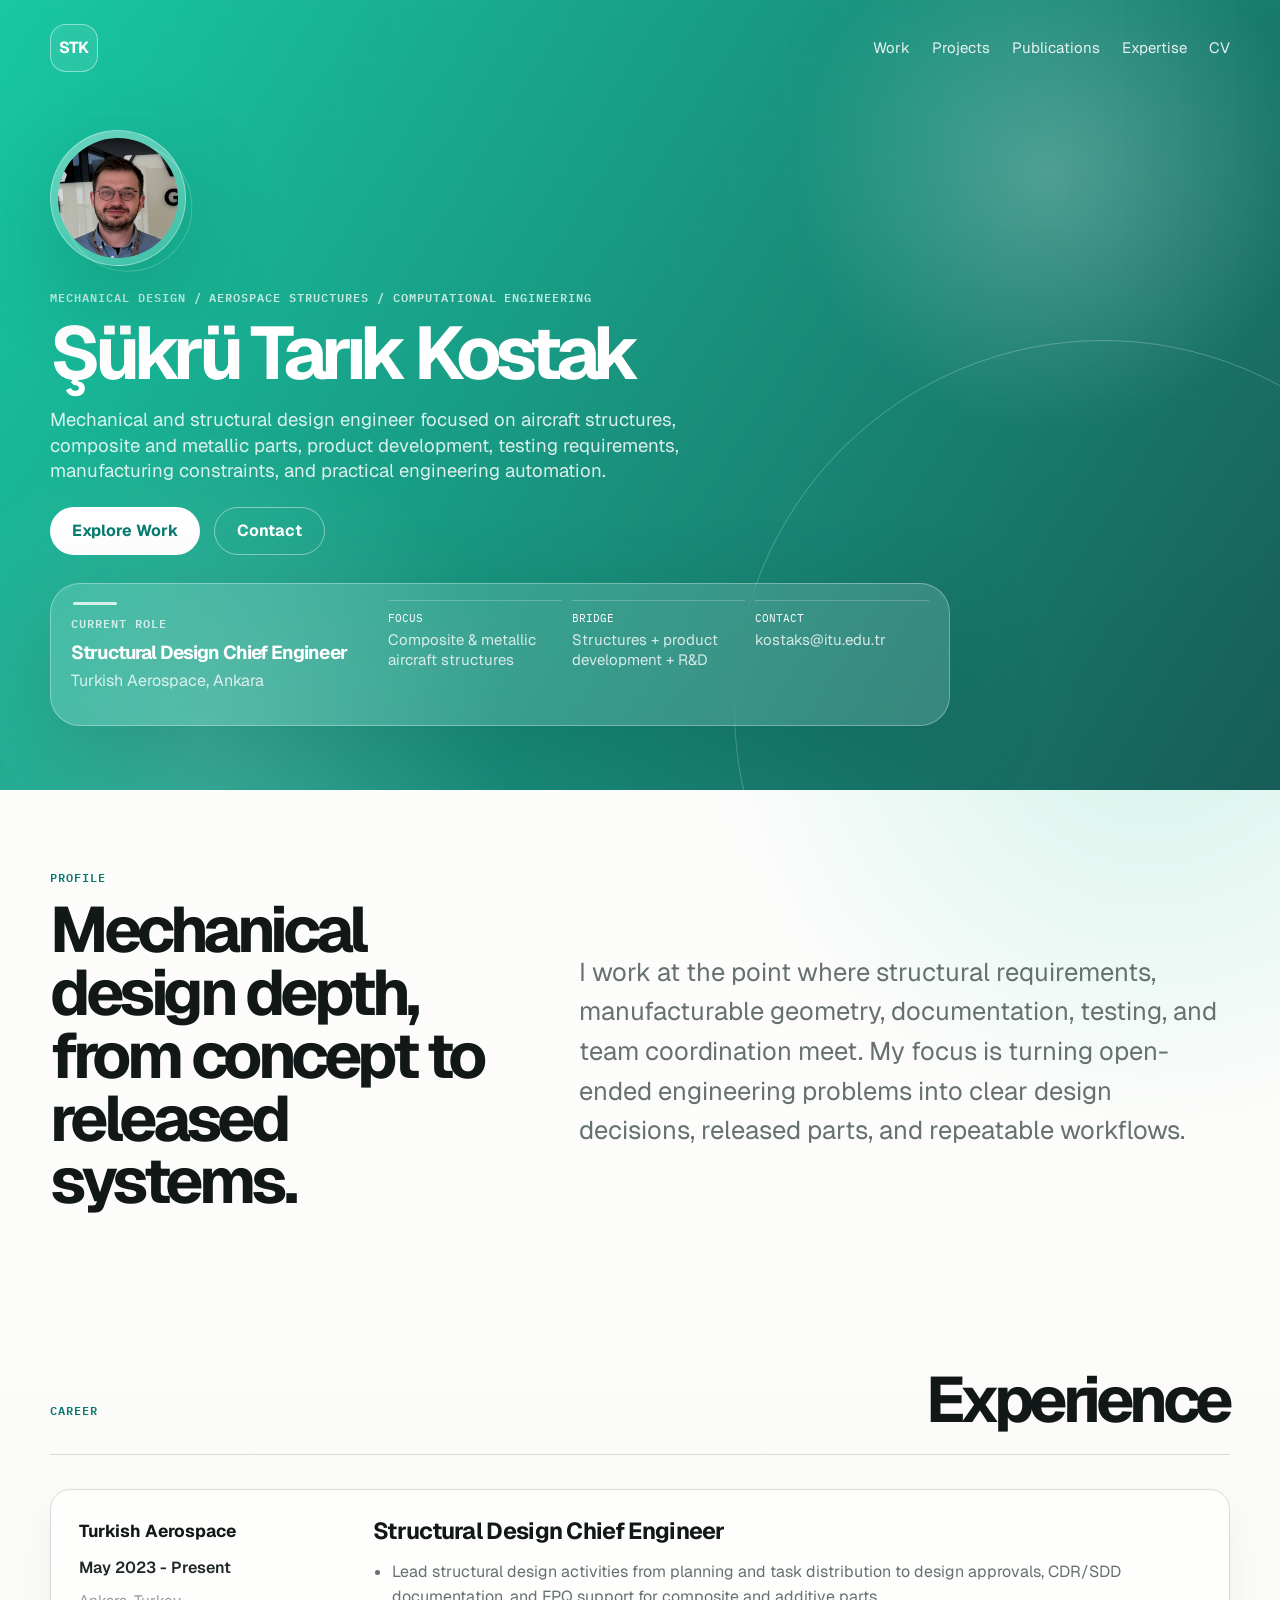
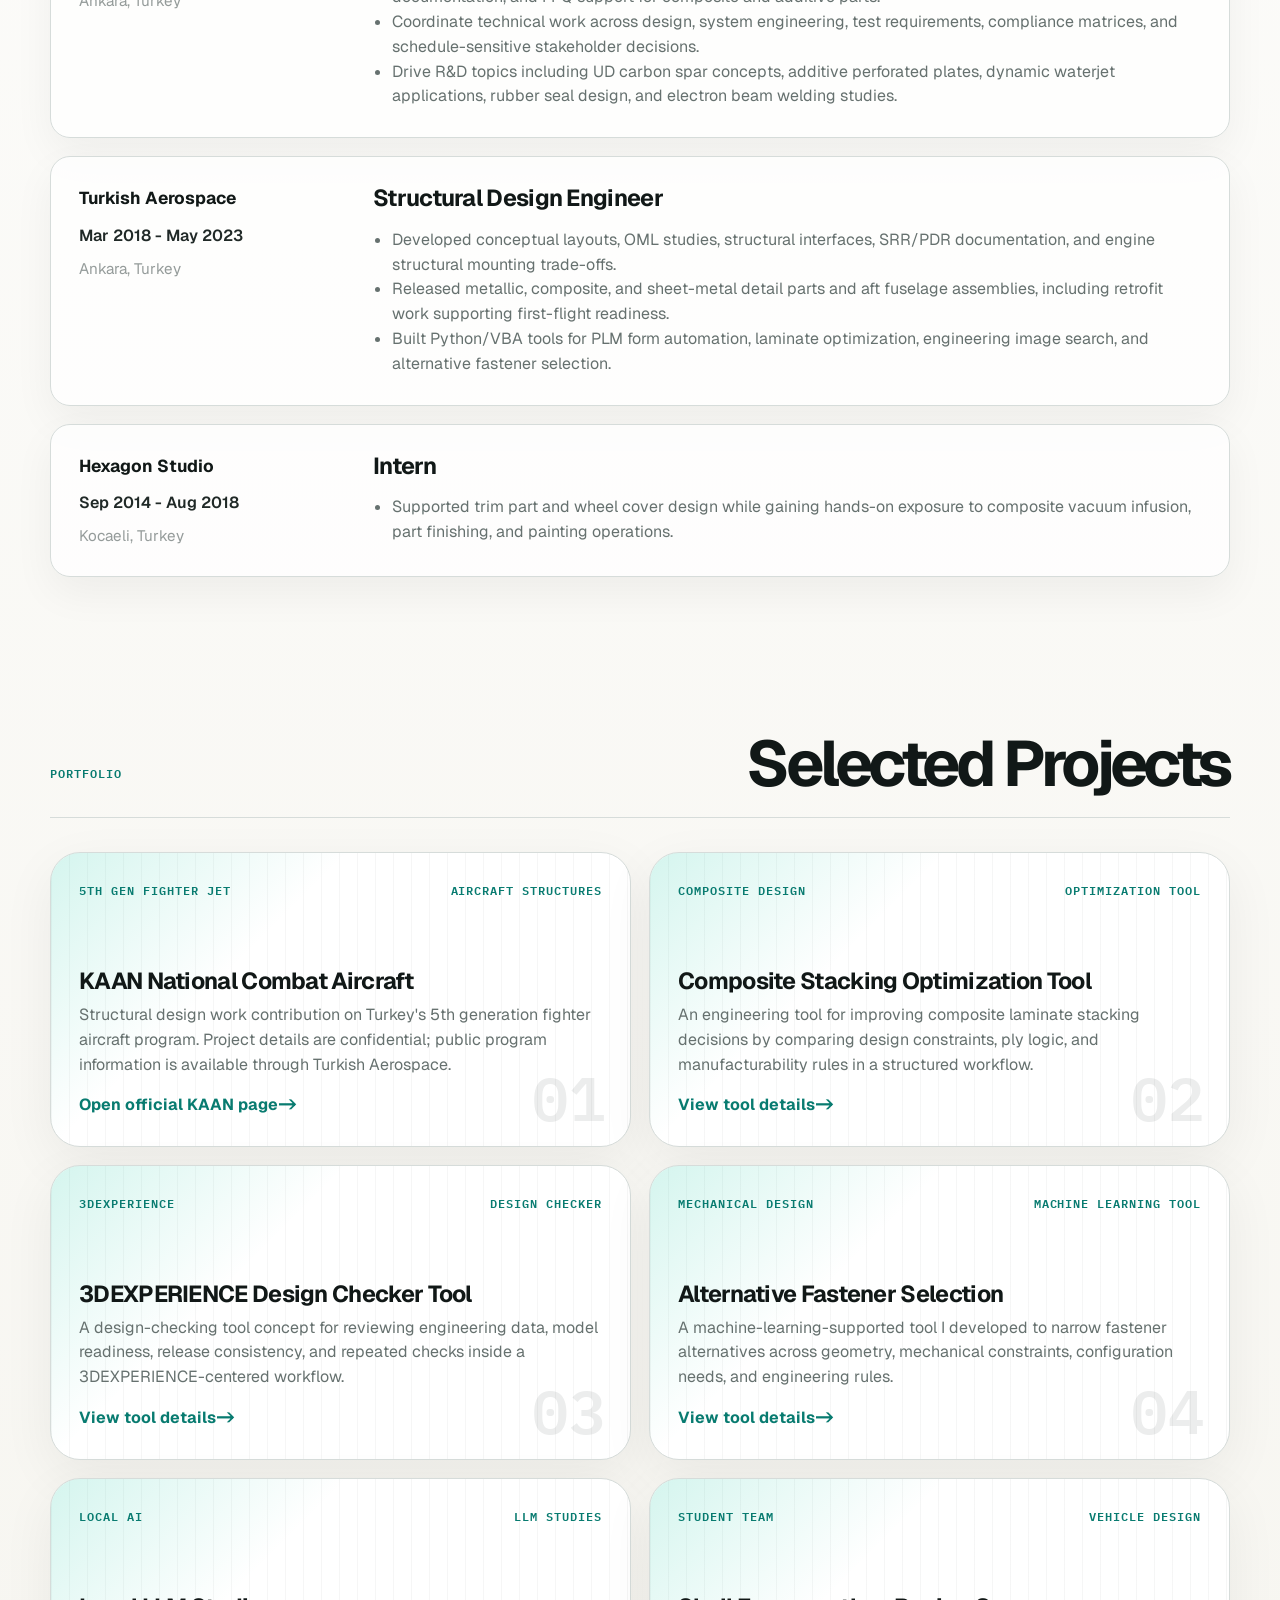
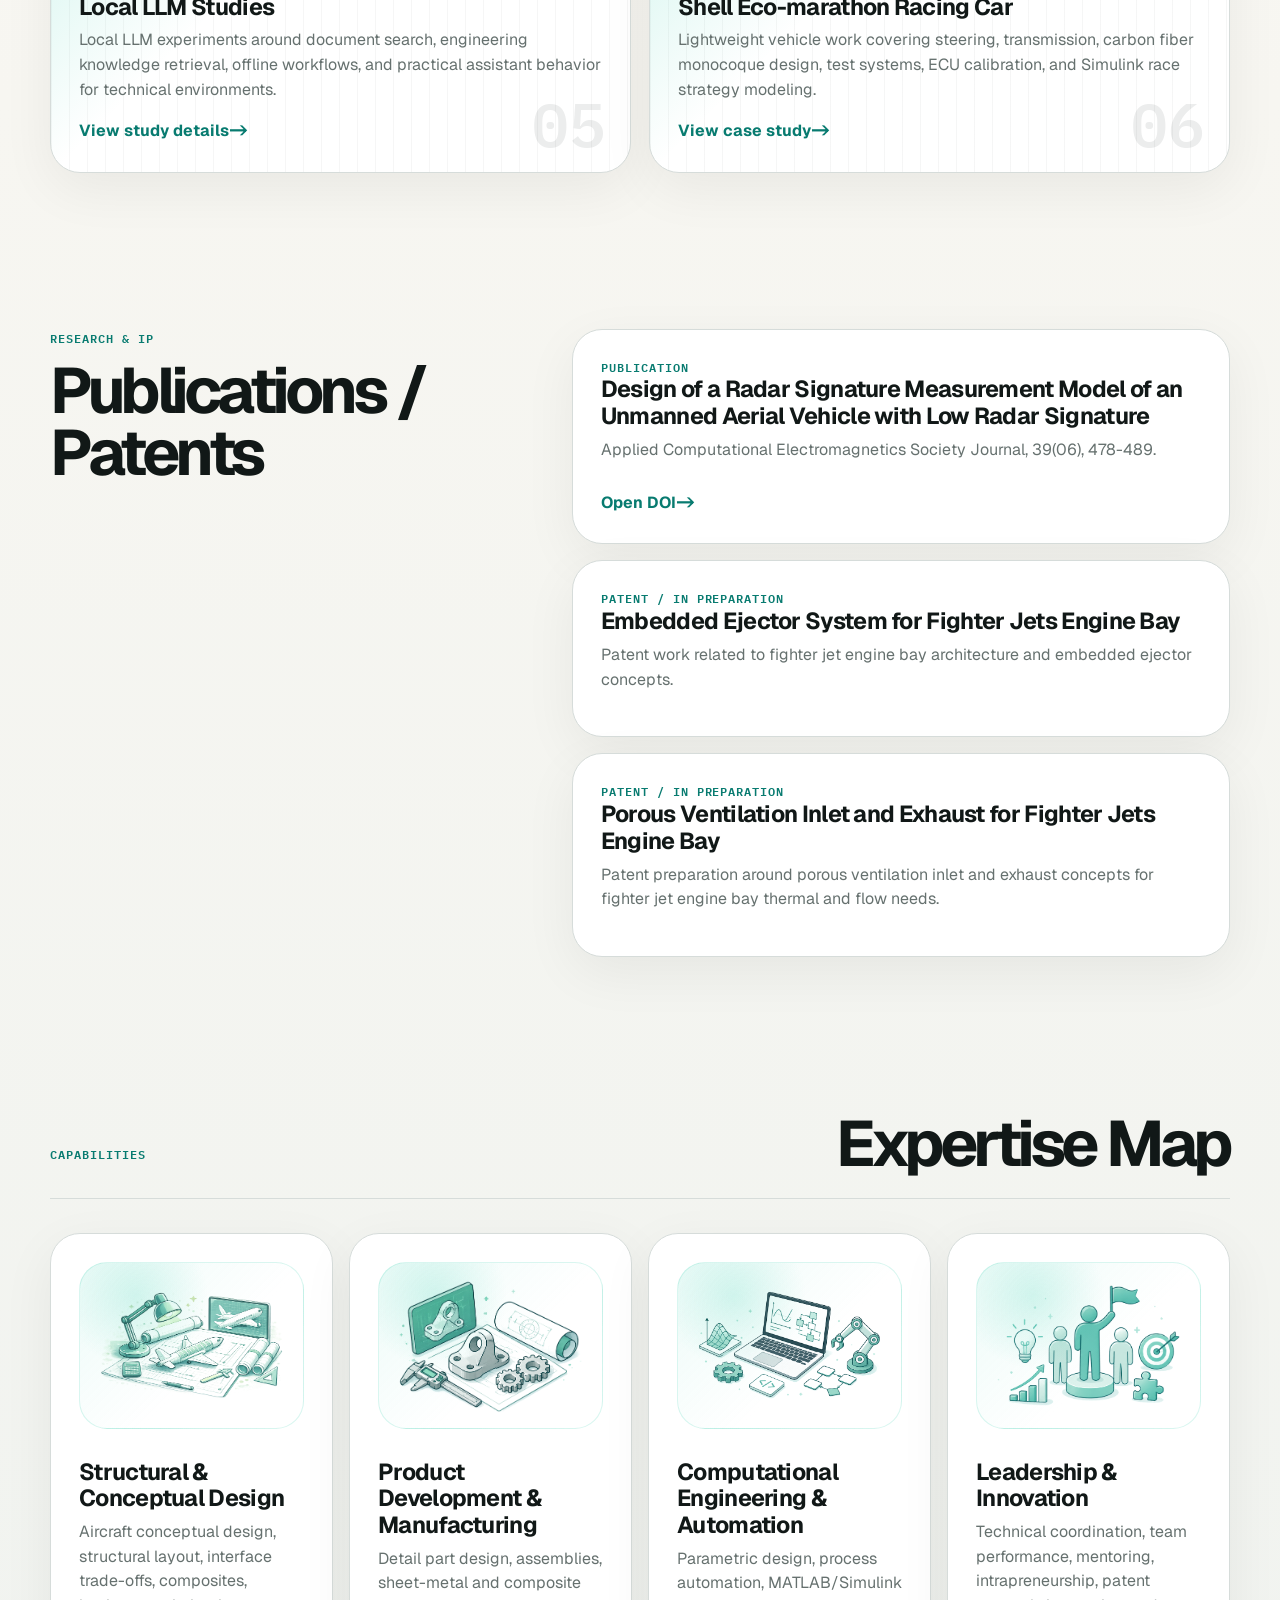
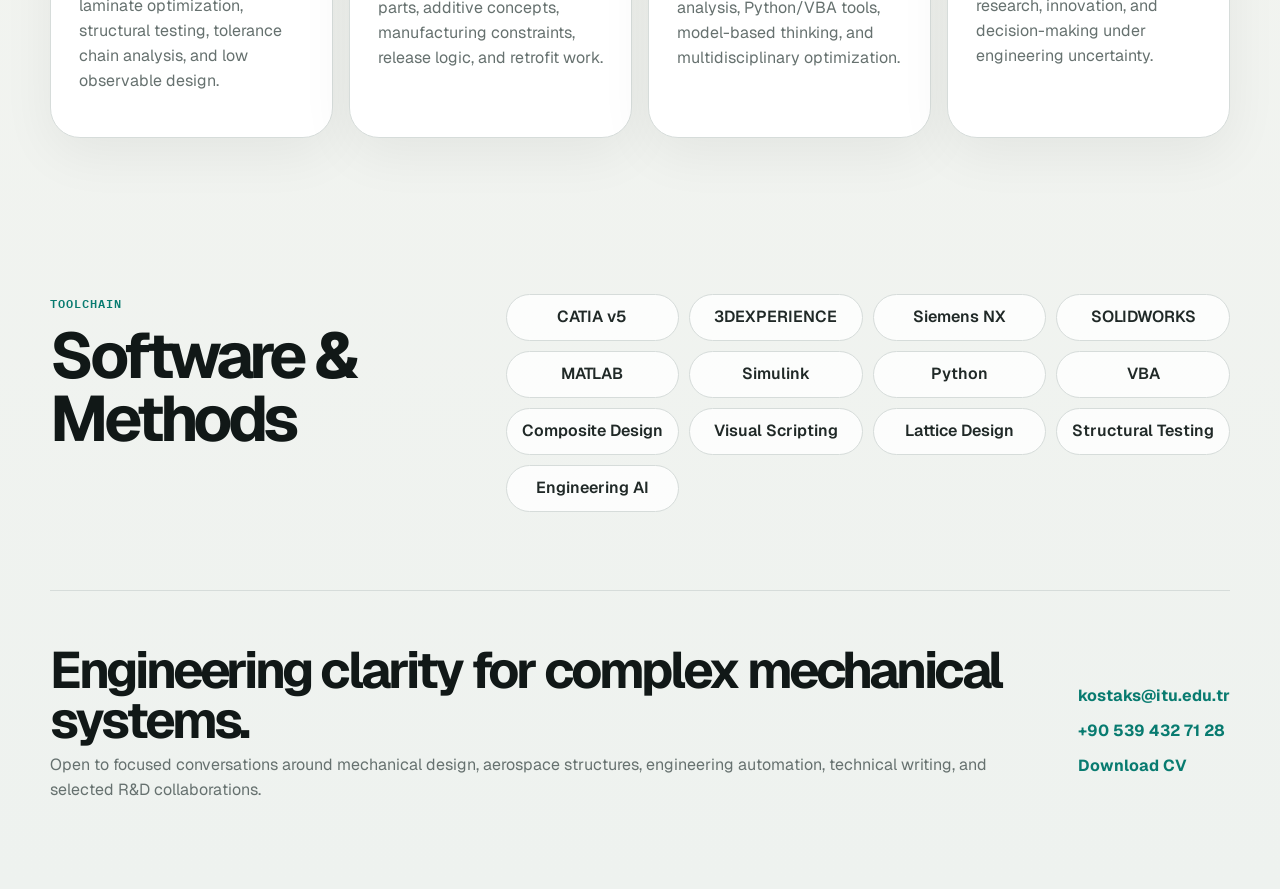
==== index.html @ b73722fc "Update ejector patent status" ====
<!doctype html>
<html lang="en">
  <head>
    <meta charset="utf-8">
    <meta name="viewport" content="width=device-width, initial-scale=1">
    <meta name="description" content="Şükrü Tarık Kostak - Mechanical and structural design engineer focused on aerospace structures, composite and metallic part design, product development, testing, and computational engineering.">
    <title>Şükrü Tarık Kostak | Design Engineer</title>
    <link rel="preconnect" href="https://fonts.googleapis.com">
    <link rel="preconnect" href="https://fonts.gstatic.com" crossorigin>
    <link href="https://fonts.googleapis.com/css2?family=Geist:wght@400;500;600;700&family=IBM+Plex+Mono:wght@400;500;600&display=swap" rel="stylesheet">
    <link rel="stylesheet" href="styles.css">
  </head>
  <body>
    <header class="hero" id="top">
      <nav class="nav" aria-label="Primary navigation">
        <a class="brand" href="#top">STK</a>
        <button class="nav-toggle" type="button" aria-label="Open navigation" aria-expanded="false">Menu</button>
        <div class="nav-links">
          <a href="#work">Work</a>
          <a href="#projects">Projects</a>
          <a href="#publications">Publications</a>
          <a href="#expertise">Expertise</a>
          <a href="CV_KOSTAK.pdf" target="_blank" rel="noreferrer">CV</a>
        </div>
      </nav>

      <section class="hero-grid">
        <div class="hero-copy reveal">
          <figure class="hero-portrait" aria-label="Profile image">
            <div class="portrait-frame">
              <img src="assets/cv.png" alt="Şükrü Tarık Kostak portrait">
            </div>
          </figure>
          <p class="eyebrow">Mechanical Design / Aerospace Structures / Computational Engineering</p>
          <h1>Şükrü Tarık Kostak</h1>
          <p class="hero-role">Mechanical and structural design engineer focused on aircraft structures, composite and metallic parts, product development, testing requirements, manufacturing constraints, and practical engineering automation.</p>
          <div class="hero-actions">
            <a class="button primary" href="#projects">Explore Work</a>
            <a class="button ghost" href="mailto:kostaks@itu.edu.tr">Contact</a>
          </div>
          <aside class="hero-card" aria-label="Profile summary">
            <div class="hero-card-main">
              <span class="card-label">Current Role</span>
              <h2>Structural Design Chief Engineer</h2>
              <p>Turkish Aerospace, Ankara</p>
            </div>
            <dl class="signal-list">
              <div>
                <dt>Focus</dt>
                <dd>Composite & metallic aircraft structures</dd>
              </div>
              <div>
                <dt>Bridge</dt>
                <dd>Structures + product development + R&D</dd>
              </div>
              <div>
                <dt>Contact</dt>
                <dd><a href="mailto:kostaks@itu.edu.tr">kostaks@itu.edu.tr</a></dd>
              </div>
            </dl>
          </aside>
        </div>
      </section>
    </header>

    <main>
      <section class="section intro-section reveal" aria-labelledby="intro-title">
        <div>
          <p class="section-kicker">Profile</p>
          <h2 id="intro-title">Mechanical design depth, from concept to released systems.</h2>
        </div>
        <p class="lead">I work at the point where structural requirements, manufacturable geometry, documentation, testing, and team coordination meet. My focus is turning open-ended engineering problems into clear design decisions, released parts, and repeatable workflows.</p>
      </section>

      <section class="section" id="work" aria-labelledby="work-title">
        <div class="section-heading reveal">
          <p class="section-kicker">Career</p>
          <h2 id="work-title">Experience</h2>
        </div>
        <div class="timeline">
          <article class="timeline-item reveal">
            <div class="timeline-meta">
              <strong>Turkish Aerospace</strong>
              <span>May 2023 - Present</span>
              <em>Ankara, Turkey</em>
            </div>
            <div class="timeline-body">
              <h3>Structural Design Chief Engineer</h3>
              <ul>
                <li>Lead structural design activities from planning and task distribution to design approvals, CDR/SDD documentation, and FPQ support for composite and additive parts.</li>
                <li>Coordinate technical work across design, system engineering, test requirements, compliance matrices, and schedule-sensitive stakeholder decisions.</li>
                <li>Drive R&D topics including UD carbon spar concepts, additive perforated plates, dynamic waterjet applications, rubber seal design, and electron beam welding studies.</li>
              </ul>
            </div>
          </article>

          <article class="timeline-item reveal">
            <div class="timeline-meta">
              <strong>Turkish Aerospace</strong>
              <span>Mar 2018 - May 2023</span>
              <em>Ankara, Turkey</em>
            </div>
            <div class="timeline-body">
              <h3>Structural Design Engineer</h3>
              <ul>
                <li>Developed conceptual layouts, OML studies, structural interfaces, SRR/PDR documentation, and engine structural mounting trade-offs.</li>
                <li>Released metallic, composite, and sheet-metal detail parts and aft fuselage assemblies, including retrofit work supporting first-flight readiness.</li>
                <li>Built Python/VBA tools for PLM form automation, laminate optimization, engineering image search, and alternative fastener selection.</li>
              </ul>
            </div>
          </article>

          <article class="timeline-item reveal">
            <div class="timeline-meta">
              <strong>Hexagon Studio</strong>
              <span>Sep 2014 - Aug 2018</span>
              <em>Kocaeli, Turkey</em>
            </div>
            <div class="timeline-body">
              <h3>Intern</h3>
              <ul>
                <li>Supported trim part and wheel cover design while gaining hands-on exposure to composite vacuum infusion, part finishing, and painting operations.</li>
              </ul>
            </div>
          </article>
        </div>
      </section>

      <section class="section" id="projects" aria-labelledby="projects-title">
        <div class="section-heading reveal">
          <p class="section-kicker">Portfolio</p>
          <h2 id="projects-title">Selected Projects</h2>
        </div>
        <div class="project-grid">
          <article class="project-card reveal">
            <div class="project-topline">
              <span>5th Gen Fighter Jet</span>
              <span>Aircraft Structures</span>
            </div>
            <h3>KAAN National Combat Aircraft</h3>
            <p>Structural design work contribution on Turkey's 5th generation fighter aircraft program. Project details are confidential; public program information is available through Turkish Aerospace.</p>
            <a class="text-link" href="https://www.tusas.com/urunler/ucak/ozgun-gelistirme/kaan" target="_blank" rel="noreferrer">Open official KAAN page</a>
          </article>

          <article class="project-card reveal">
            <div class="project-topline">
              <span>Composite Design</span>
              <span>Optimization Tool</span>
            </div>
            <h3>Composite Stacking Optimization Tool</h3>
            <p>An engineering tool for improving composite laminate stacking decisions by comparing design constraints, ply logic, and manufacturability rules in a structured workflow.</p>
            <a class="text-link" href="projects/composite-stacking-optimization.html">View tool details</a>
          </article>

          <article class="project-card reveal">
            <div class="project-topline">
              <span>3DEXPERIENCE</span>
              <span>Design Checker</span>
            </div>
            <h3>3DEXPERIENCE Design Checker Tool</h3>
            <p>A design-checking tool concept for reviewing engineering data, model readiness, release consistency, and repeated checks inside a 3DEXPERIENCE-centered workflow.</p>
            <a class="text-link" href="projects/3dexperience-design-checker.html">View tool details</a>
          </article>

          <article class="project-card reveal">
            <div class="project-topline">
              <span>Mechanical Design</span>
              <span>Machine Learning Tool</span>
            </div>
            <h3>Alternative Fastener Selection</h3>
            <p>A machine-learning-supported tool I developed to narrow fastener alternatives across geometry, mechanical constraints, configuration needs, and engineering rules.</p>
            <a class="text-link" href="projects/fastener-selection.html">View tool details</a>
          </article>

          <article class="project-card reveal">
            <div class="project-topline">
              <span>Local AI</span>
              <span>LLM Studies</span>
            </div>
            <h3>Local LLM Studies</h3>
            <p>Local LLM experiments around document search, engineering knowledge retrieval, offline workflows, and practical assistant behavior for technical environments.</p>
            <a class="text-link" href="projects/local-deepsearch.html">View study details</a>
          </article>

          <article class="project-card reveal">
            <div class="project-topline">
              <span>Student Team</span>
              <span>Vehicle Design</span>
            </div>
            <h3>Shell Eco-marathon Racing Car</h3>
            <p>Lightweight vehicle work covering steering, transmission, carbon fiber monocoque design, test systems, ECU calibration, and Simulink race strategy modeling.</p>
            <a class="text-link" href="projects/shell-eco-marathon.html">View case study</a>
          </article>
        </div>
      </section>

      <section class="section split-section" id="publications" aria-labelledby="publications-title">
        <div class="section-heading reveal">
          <p class="section-kicker">Research & IP</p>
          <h2 id="publications-title">Publications / Patents</h2>
        </div>
        <div class="reference-stack">
          <article class="reference-card reveal">
            <span class="reference-type">Publication</span>
            <h3>Design of a Radar Signature Measurement Model of an Unmanned Aerial Vehicle with Low Radar Signature</h3>
            <p>Applied Computational Electromagnetics Society Journal, 39(06), 478-489.</p>
            <a class="text-link" href="https://doi.org/10.13052/2024.ACES.J.390602" target="_blank" rel="noreferrer">Open DOI</a>
          </article>
          <article class="reference-card reveal">
            <span class="reference-type">Patent / In preparation</span>
            <h3>Embedded Ejector System for Fighter Jets Engine Bay</h3>
            <p>Patent work related to fighter jet engine bay architecture and embedded ejector concepts.</p>
          </article>
          <article class="reference-card reveal">
            <span class="reference-type">Patent / In preparation</span>
            <h3>Porous Ventilation Inlet and Exhaust for Fighter Jets Engine Bay</h3>
            <p>Patent preparation around porous ventilation inlet and exhaust concepts for fighter jet engine bay thermal and flow needs.</p>
          </article>
        </div>
      </section>

      <section class="section" id="expertise" aria-labelledby="expertise-title">
        <div class="section-heading reveal">
          <p class="section-kicker">Capabilities</p>
          <h2 id="expertise-title">Expertise Map</h2>
        </div>
        <div class="expertise-grid">
          <article class="expertise-card reveal">
            <div class="expertise-visual">
              <img src="assets/expertise/1-Structural & Conceptual Design.png" alt="Structural and conceptual design illustration">
            </div>
            <h3>Structural & Conceptual Design</h3>
            <p>Aircraft conceptual design, structural layout, interface trade-offs, composites, laminate optimization, structural testing, tolerance chain analysis, and low observable design.</p>
          </article>
          <article class="expertise-card reveal">
            <div class="expertise-visual">
              <img src="assets/expertise/2-Product Development & Manufacturing.png" alt="Product development and manufacturing illustration">
            </div>
            <h3>Product Development & Manufacturing</h3>
            <p>Detail part design, assemblies, sheet-metal and composite parts, additive concepts, manufacturing constraints, release logic, and retrofit work.</p>
          </article>
          <article class="expertise-card reveal">
            <div class="expertise-visual">
              <img src="assets/expertise/3-Computational Engineering & Automation.png" alt="Computational engineering and automation illustration">
            </div>
            <h3>Computational Engineering & Automation</h3>
            <p>Parametric design, process automation, MATLAB/Simulink analysis, Python/VBA tools, model-based thinking, and multidisciplinary optimization.</p>
          </article>
          <article class="expertise-card reveal">
            <div class="expertise-visual">
              <img src="assets/expertise/4-Leadership & Innovation.png" alt="Leadership and innovation illustration">
            </div>
            <h3>Leadership & Innovation</h3>
            <p>Technical coordination, team performance, mentoring, intrapreneurship, patent research, innovation, and decision-making under engineering uncertainty.</p>
          </article>
        </div>
      </section>

      <section class="section tools-section reveal" aria-labelledby="tools-title">
        <div>
          <p class="section-kicker">Toolchain</p>
          <h2 id="tools-title">Software & Methods</h2>
        </div>
        <div class="tag-cloud" aria-label="Software and methods">
          <span>CATIA v5</span>
          <span>3DEXPERIENCE</span>
          <span>Siemens NX</span>
          <span>SOLIDWORKS</span>
          <span>MATLAB</span>
          <span>Simulink</span>
          <span>Python</span>
          <span>VBA</span>
          <span>Composite Design</span>
          <span>Visual Scripting</span>
          <span>Lattice Design</span>
          <span>Structural Testing</span>
          <span>Engineering AI</span>
        </div>
      </section>
    </main>

    <footer class="footer">
      <div>
        <h2>Engineering clarity for complex mechanical systems.</h2>
        <p>Open to focused conversations around mechanical design, aerospace structures, engineering automation, technical writing, and selected R&D collaborations.</p>
      </div>
      <div class="footer-links">
        <a href="mailto:kostaks@itu.edu.tr">kostaks@itu.edu.tr</a>
        <a href="tel:+905394327128">+90 539 432 71 28</a>
        <a href="CV_KOSTAK.pdf" target="_blank" rel="noreferrer">Download CV</a>
      </div>
    </footer>

    <script src="script.js"></script>
  </body>
</html>
---- styles.css ----
:root {
  --teal: #13c7a2;
  --teal-dark: #087b70;
  --teal-deep: #064f4b;
  --ink: #111817;
  --muted: #66716f;
  --line: #d6dcda;
  --paper: #f7f6f1;
  --white: #ffffff;
  --graphite: #202927;
  --shadow: 0 24px 80px rgba(16, 24, 22, 0.14);
  --radius-lg: 30px;
  --radius-md: 20px;
  --max: 1180px;
}

* {
  box-sizing: border-box;
}

html {
  scroll-behavior: smooth;
}

body {
  margin: 0;
  background:
    radial-gradient(circle at 90% 12%, rgba(19, 199, 162, 0.18), transparent 28rem),
    linear-gradient(180deg, #ffffff 0%, var(--paper) 58%, #eef2ef 100%);
  color: var(--ink);
  font-family: "Geist", sans-serif;
  line-height: 1.55;
}

a {
  color: inherit;
  text-decoration: none;
}

.hero {
  min-height: auto;
  background:
    radial-gradient(circle at 82% 22%, rgba(255, 255, 255, 0.23), transparent 16rem),
    radial-gradient(circle at 16% 92%, rgba(255, 255, 255, 0.16), transparent 19rem),
    linear-gradient(122deg, rgba(19, 199, 162, 0.98), rgba(6, 79, 75, 0.92));
  color: var(--white);
  overflow: hidden;
  position: relative;
}

.hero::after {
  content: "";
  position: absolute;
  inset: auto -12rem -18rem auto;
  width: 46rem;
  height: 46rem;
  border: 1px solid rgba(255, 255, 255, 0.24);
  border-radius: 50%;
}

.hero::before {
  content: "";
  position: absolute;
  inset: 0;
  background-image:
    linear-gradient(rgba(255, 255, 255, 0.055) 1px, transparent 1px),
    linear-gradient(90deg, rgba(255, 255, 255, 0.055) 1px, transparent 1px);
  background-size: 56px 56px;
  mask-image: linear-gradient(180deg, rgba(0, 0, 0, 0.35), transparent 72%);
  pointer-events: none;
}

.nav,
.hero-grid,
.section,
.footer {
  width: min(var(--max), calc(100% - 40px));
  margin: 0 auto;
}

.nav {
  display: flex;
  align-items: center;
  justify-content: space-between;
  padding: 24px 0 12px;
  position: relative;
  z-index: 2;
}

.nav-links a,
.button,
.text-link {
  transition: color 180ms ease, background 180ms ease, border-color 180ms ease, transform 180ms ease;
}

.brand {
  display: grid;
  place-items: center;
  width: 48px;
  height: 48px;
  padding: 0;
  border: 1px solid rgba(255, 255, 255, 0.45);
  border-radius: 16px;
  background: rgba(255, 255, 255, 0.08);
  overflow: hidden;
  font-weight: 700;
  letter-spacing: -0.04em;
}

.nav-links {
  display: flex;
  align-items: center;
  gap: 22px;
  color: rgba(255, 255, 255, 0.88);
  font-size: 0.94rem;
}

.nav-links a {
  padding: 8px 0;
}

.nav-links a:hover {
  color: var(--white);
}

.nav-toggle {
  display: none;
}

.hero-grid {
  min-height: auto;
  display: grid;
  grid-template-columns: minmax(0, 1fr);
  align-items: start;
  padding: clamp(28px, 4vw, 46px) 0 clamp(44px, 5vw, 68px);
  position: relative;
  z-index: 1;
}

.hero-copy {
  max-width: 900px;
}

.eyebrow,
.section-kicker,
.card-label,
.project-topline,
.reference-type {
  color: var(--teal-dark);
  font-family: "IBM Plex Mono", monospace;
  font-size: 0.76rem;
  font-weight: 600;
  letter-spacing: 0.08em;
  text-transform: uppercase;
}

.hero .eyebrow,
.hero .card-label,
.hero .project-topline {
  color: rgba(255, 255, 255, 0.74);
}

h1,
h2,
h3,
p {
  margin-top: 0;
}

h1 {
  max-width: 720px;
  margin-bottom: 20px;
  font-size: clamp(3.8rem, 5.8vw, 6.2rem);
  line-height: 0.92;
  letter-spacing: -0.075em;
}

.hero-role {
  max-width: 720px;
  color: rgba(255, 255, 255, 0.84);
  font-size: clamp(1.12rem, 1.45vw, 1.34rem);
  line-height: 1.36;
}

.hero-actions {
  display: flex;
  flex-wrap: wrap;
  gap: 14px;
  margin-top: 24px;
}

.button {
  display: inline-flex;
  align-items: center;
  justify-content: center;
  min-height: 48px;
  padding: 0 22px;
  border-radius: 999px;
  font-weight: 700;
}

.button.primary {
  background: var(--white);
  color: var(--teal-dark);
}

.button:hover {
  transform: translateY(-2px);
}

.button.ghost {
  border: 1px solid rgba(255, 255, 255, 0.44);
  color: var(--white);
}

.hero-portrait {
  width: fit-content;
  margin: 0 0 22px;
}

.portrait-frame {
  position: relative;
  isolation: isolate;
  width: clamp(136px, 10vw, 168px);
  aspect-ratio: 1;
  margin: 0;
  padding: 7px;
  border: 1px solid rgba(255, 255, 255, 0.36);
  border-radius: 999px;
  background:
    linear-gradient(160deg, rgba(255, 255, 255, 0.28), rgba(255, 255, 255, 0.08)),
    rgba(255, 255, 255, 0.1);
  box-shadow: 0 32px 90px rgba(0, 72, 62, 0.22);
  transform: rotate(-2deg);
}

.portrait-frame::before {
  content: "";
  position: absolute;
  inset: 12px -7px -7px 12px;
  z-index: -1;
  border: 1px solid rgba(255, 255, 255, 0.2);
  border-radius: inherit;
}

.portrait-frame img,
.portrait-placeholder {
  width: 100%;
  height: 100%;
  border-radius: inherit;
}

.portrait-frame img {
  display: block;
  object-fit: cover;
  filter: saturate(0.95) contrast(1.04);
}

.portrait-placeholder {
  display: grid;
  place-items: center;
  align-content: center;
  gap: 8px;
  border: 1px dashed rgba(255, 255, 255, 0.48);
  background:
    linear-gradient(145deg, rgba(255, 255, 255, 0.22), rgba(255, 255, 255, 0.04)),
    repeating-linear-gradient(135deg, rgba(255, 255, 255, 0.16) 0 1px, transparent 1px 16px);
  color: var(--white);
  text-align: center;
}

.portrait-placeholder span {
  font-size: 1.05rem;
  font-weight: 800;
}

.portrait-placeholder small {
  color: rgba(255, 255, 255, 0.74);
  font-family: "IBM Plex Mono", monospace;
  font-size: 0.72rem;
}

.hero-card {
  position: relative;
  display: grid;
  grid-template-columns: minmax(230px, 0.55fr) minmax(0, 1fr);
  gap: 20px;
  align-items: start;
  width: min(100%, 1120px);
  margin-top: 28px;
  padding: 16px 20px;
  border: 1px solid rgba(255, 255, 255, 0.32);
  border-radius: var(--radius-lg);
  background: rgba(255, 255, 255, 0.14);
  backdrop-filter: blur(18px);
  box-shadow: 0 30px 90px rgba(0, 72, 62, 0.24);
}

.hero-card::before {
  content: "";
  position: absolute;
  top: 18px;
  left: 22px;
  width: 44px;
  height: 3px;
  border-radius: 999px;
  background: rgba(255, 255, 255, 0.78);
}

.hero-card-main .card-label {
  display: block;
  padding-top: 14px;
}

.hero-card h2 {
  margin: 10px 0 6px;
  font-size: 1.18rem;
  line-height: 1.05;
  letter-spacing: -0.045em;
}

.hero-card p,
.hero-card dd {
  color: rgba(255, 255, 255, 0.8);
}

.hero-card dd {
  font-size: 0.94rem;
  line-height: 1.35;
}

.signal-list {
  display: grid;
  grid-template-columns: repeat(3, minmax(0, 1fr));
  gap: 10px;
  margin: 0;
}

.signal-list div {
  padding-top: 9px;
  border-top: 1px solid rgba(255, 255, 255, 0.22);
}

.signal-list dt {
  font-family: "IBM Plex Mono", monospace;
  font-size: 0.68rem;
  text-transform: uppercase;
}

.signal-list dd {
  margin: 3px 0 0;
}

.section {
  padding: 78px 0;
}

.intro-section,
.tools-section {
  display: grid;
  grid-template-columns: 0.85fr 1.15fr;
  gap: 48px;
  align-items: center;
}

.tools-section {
  grid-template-columns: minmax(0, 0.72fr) minmax(0, 1.28fr);
  align-items: start;
}

.section-heading {
  display: flex;
  align-items: end;
  justify-content: space-between;
  gap: 24px;
  margin-bottom: 34px;
  border-bottom: 1px solid var(--line);
  padding-bottom: 22px;
}

.section h2 {
  margin-bottom: 0;
  font-size: clamp(2.2rem, 5vw, 4.6rem);
  line-height: 0.98;
  letter-spacing: -0.07em;
}

.lead {
  color: var(--muted);
  font-size: clamp(1.22rem, 2vw, 1.7rem);
  align-self: center;
  transform: translateY(24px);
}

.timeline {
  display: grid;
  gap: 18px;
}

.timeline-item {
  display: grid;
  grid-template-columns: 260px 1fr;
  gap: 34px;
  padding: 28px;
  border: 1px solid var(--line);
  border-radius: var(--radius-md);
  background: rgba(255, 255, 255, 0.78);
  box-shadow: 0 16px 42px rgba(17, 24, 23, 0.05);
}

.timeline-meta {
  color: var(--muted);
}

.timeline-meta span,
.timeline-meta strong,
.timeline-meta em {
  display: block;
}

.timeline-meta strong {
  color: var(--ink);
  font-size: 1.08rem;
}

.timeline-meta span {
  margin-top: 12px;
  color: var(--graphite);
  font-weight: 600;
}

.timeline-meta em {
  margin-top: 8px;
  color: rgba(102, 113, 111, 0.7);
  font-style: normal;
  font-size: 0.95rem;
}

.timeline-body h3,
.project-card h3,
.reference-card h3,
.expertise-card h3 {
  margin-bottom: 8px;
  font-size: 1.45rem;
  line-height: 1.15;
  letter-spacing: -0.03em;
}

.muted,
.timeline-body li,
.project-card p,
.reference-card p,
.expertise-card p,
.footer p {
  color: var(--muted);
}

.timeline-body ul {
  margin: 16px 0 0;
  padding-left: 1.2rem;
}

.project-grid {
  display: grid;
  counter-reset: project;
  grid-template-columns: repeat(2, minmax(0, 1fr));
  gap: 18px;
}

.project-card,
.reference-card,
.expertise-card {
  position: relative;
  display: flex;
  flex-direction: column;
  min-height: 286px;
  padding: 28px;
  border: 1px solid var(--line);
  border-radius: var(--radius-lg);
  background: var(--white);
  box-shadow: 0 16px 54px rgba(17, 24, 23, 0.06);
  overflow: hidden;
  transition: border-color 180ms ease, box-shadow 180ms ease, transform 180ms ease;
}

.project-card {
  counter-increment: project;
}

.project-card::after {
  content: "0" counter(project);
  position: absolute;
  right: 24px;
  bottom: 18px;
  color: rgba(17, 24, 23, 0.08);
  font-family: "IBM Plex Mono", monospace;
  font-size: 3.8rem;
  font-weight: 600;
  line-height: 1;
}

.project-card::before,
.case-hero::before {
  content: "";
  position: absolute;
  inset: 0;
  background:
    linear-gradient(135deg, rgba(19, 199, 162, 0.18), transparent 34%),
    repeating-linear-gradient(90deg, rgba(17, 24, 23, 0.04) 0 1px, transparent 1px 18px);
  pointer-events: none;
}

.project-card > *,
.case-hero > * {
  position: relative;
}

.project-topline {
  display: flex;
  justify-content: space-between;
  gap: 14px;
  margin-bottom: 68px;
}

.project-card .text-link {
  margin-top: auto;
  align-self: flex-start;
}

.project-card:hover,
.reference-card:hover,
.expertise-card:hover {
  border-color: rgba(19, 199, 162, 0.48);
  box-shadow: 0 22px 70px rgba(17, 24, 23, 0.1);
  transform: translateY(-3px);
}

.text-link {
  display: inline-flex;
  margin-top: 12px;
  color: var(--teal-dark);
  font-weight: 700;
}

.text-link::after {
  content: " ->";
}

.text-link:hover {
  color: var(--teal);
}

.split-section {
  display: grid;
  grid-template-columns: 0.72fr 1fr;
  gap: 48px;
}

.split-section .section-heading {
  display: block;
  margin-bottom: 0;
  border-bottom: 0;
  padding-bottom: 0;
}

.reference-stack {
  display: grid;
  gap: 16px;
}

.reference-card {
  min-height: auto;
}

.expertise-grid {
  display: grid;
  grid-template-columns: repeat(4, minmax(0, 1fr));
  gap: 16px;
}

.expertise-card {
  min-height: 250px;
}

section[id] {
  scroll-margin-top: 18px;
}

.expertise-visual {
  display: grid;
  place-items: center;
  width: 100%;
  aspect-ratio: 1.35 / 1;
  margin-bottom: 30px;
  padding: 8px 10px;
  border: 1px solid rgba(19, 199, 162, 0.16);
  border-radius: 28px;
  background:
    radial-gradient(circle at 25% 20%, rgba(19, 199, 162, 0.16), transparent 34%),
    linear-gradient(135deg, rgba(19, 199, 162, 0.08), rgba(255, 255, 255, 0.86) 58%);
  overflow: hidden;
}

.expertise-visual img {
  display: block;
  width: 100%;
  height: 100%;
  object-fit: contain;
  mix-blend-mode: multiply;
  filter: saturate(0.92) contrast(1.04);
}

.tag-cloud {
  display: grid;
  grid-template-columns: repeat(auto-fit, minmax(142px, 1fr));
  align-content: center;
  gap: 10px;
}

.tag-cloud span {
  display: inline-flex;
  align-items: center;
  justify-content: center;
  width: 100%;
  min-height: 40px;
  padding: 10px 14px;
  border: 1px solid var(--line);
  border-radius: 999px;
  background: rgba(255, 255, 255, 0.82);
  color: var(--graphite);
  font-weight: 600;
  white-space: nowrap;
}

.tag-cloud span:hover {
  border-color: rgba(19, 199, 162, 0.5);
  background: rgba(19, 199, 162, 0.12);
}

.footer {
  display: grid;
  grid-template-columns: 1fr auto;
  gap: 36px;
  padding: 54px 0 70px;
  border-top: 1px solid var(--line);
}

.footer h2 {
  margin-bottom: 8px;
  font-size: clamp(2rem, 4vw, 4rem);
  letter-spacing: -0.06em;
  line-height: 0.98;
}

.footer-links {
  display: grid;
  align-content: center;
  gap: 10px;
  color: var(--teal-dark);
  font-weight: 700;
}

.reveal {
  opacity: 1;
  transform: none;
  transition: opacity 700ms ease, transform 700ms ease;
}

.reveal.is-visible {
  opacity: 1;
  transform: translateY(0);
}

.hero .reveal {
  opacity: 1;
  transform: none;
}

.case-body {
  background: var(--paper);
}

.case-nav {
  padding: 24px 0;
  color: var(--ink);
}

.case-nav .brand {
  border-color: var(--line);
}

.case-nav .nav-links {
  color: var(--muted);
}

.case-hero {
  position: relative;
  width: min(var(--max), calc(100% - 40px));
  margin: 30px auto 0;
  padding: clamp(34px, 6vw, 74px);
  border-radius: 36px;
  background: var(--white);
  box-shadow: var(--shadow);
  overflow: hidden;
}

.case-hero h1 {
  max-width: 980px;
  color: var(--ink);
  font-size: clamp(3rem, 7vw, 7rem);
}

.case-hero p {
  max-width: 760px;
  color: var(--muted);
  font-size: 1.25rem;
}

.case-layout {
  display: grid;
  grid-template-columns: 280px 1fr;
  gap: 32px;
}

.case-panel,
.case-content {
  padding: 28px;
  border: 1px solid var(--line);
  border-radius: var(--radius-lg);
  background: rgba(255, 255, 255, 0.78);
}

.case-panel {
  align-self: start;
  position: sticky;
  top: 24px;
}

.case-panel dl {
  margin: 0;
}

.case-panel div {
  padding: 16px 0;
  border-bottom: 1px solid var(--line);
}

.case-panel div:last-child {
  border-bottom: 0;
}

.case-panel dt {
  color: var(--muted);
  font-size: 0.84rem;
}

.case-panel dd {
  margin: 4px 0 0;
  font-weight: 700;
}

.case-content h2 {
  margin-top: 28px;
  font-size: 2rem;
}

.case-content h2:first-child {
  margin-top: 0;
}

.asset-grid {
  display: grid;
  grid-template-columns: repeat(3, minmax(0, 1fr));
  gap: 14px;
  margin-top: 18px;
}

.case-media {
  margin: 0;
}

.case-media img {
  display: block;
  width: 100%;
  aspect-ratio: 16 / 10;
  object-fit: cover;
  border: 1px solid var(--line);
  border-radius: 18px;
  box-shadow: 0 16px 44px rgba(17, 24, 23, 0.08);
}

.case-media-wide {
  margin-bottom: 28px;
}

.case-media-wide img {
  aspect-ratio: 21 / 9;
}

.case-media figcaption {
  margin-top: 10px;
  color: var(--muted);
  font-size: 0.92rem;
}

.asset-placeholder {
  display: grid;
  place-items: start;
  align-content: start;
  gap: 10px;
  min-height: 150px;
  padding: 18px;
  border: 1px dashed #aeb8b5;
  border-radius: 18px;
  color: var(--muted);
  text-align: left;
}

.asset-placeholder strong {
  color: var(--ink);
  font-size: 1.05rem;
  line-height: 1.2;
}

.asset-placeholder span {
  line-height: 1.55;
}

.asset-link {
  text-decoration: none;
}

@media (max-width: 900px) {
  .hero {
    min-height: auto;
  }

  .nav-toggle {
    display: inline-flex;
    border: 1px solid rgba(255, 255, 255, 0.4);
    border-radius: 999px;
    background: transparent;
    color: inherit;
    padding: 10px 14px;
    font: inherit;
  }

  .case-nav .nav-toggle {
    border-color: var(--line);
  }

  .nav-links {
    display: none;
    position: absolute;
    inset: 82px 0 auto 0;
    z-index: 5;
    padding: 18px;
    border-radius: 22px;
    background: rgba(17, 24, 23, 0.94);
    box-shadow: var(--shadow);
  }

  .nav-links.is-open {
    display: grid;
    gap: 8px;
  }

  .nav-links a {
    padding: 12px;
    border-radius: 14px;
  }

  .nav-links a:hover {
    background: rgba(255, 255, 255, 0.08);
  }

  .hero-grid,
  .intro-section,
  .tools-section,
  .split-section,
  .footer,
  .case-layout {
    grid-template-columns: 1fr;
  }

  .hero-grid {
    gap: 24px;
    padding: 24px 0 68px;
  }

  .portrait-frame {
    width: clamp(132px, 22vw, 190px);
    transform: none;
  }

  .hero-card {
    grid-template-columns: 1fr;
  }

  .signal-list {
    grid-template-columns: repeat(3, minmax(0, 1fr));
  }

  .timeline-item {
    grid-template-columns: 1fr;
  }

  .project-grid,
  .expertise-grid {
    grid-template-columns: 1fr;
  }

  .project-topline {
    margin-bottom: 58px;
  }

  .case-panel {
    position: static;
  }

  .asset-grid {
    grid-template-columns: repeat(2, minmax(0, 1fr));
  }
}

@media (max-width: 560px) {
  .nav,
  .hero-grid,
  .section,
  .footer,
  .case-hero {
    width: min(100% - 28px, var(--max));
  }

  .nav {
    padding: 18px 0;
  }

  .brand {
    width: 44px;
    height: 44px;
    border-radius: 14px;
  }

  .nav-links {
    inset: 68px 0 auto 0;
  }

  .eyebrow,
  .section-kicker,
  .card-label,
  .project-topline,
  .reference-type {
    font-size: 0.68rem;
    line-height: 1.45;
  }

  h1 {
    max-width: 10ch;
    margin-bottom: 18px;
    font-size: clamp(3.1rem, 15vw, 4.8rem);
    line-height: 0.9;
    letter-spacing: -0.08em;
  }

  .hero-role {
    font-size: 1.08rem;
  }

  .hero-actions {
    display: grid;
    grid-template-columns: 1fr 1fr;
    gap: 10px;
    margin-top: 24px;
  }

  .button {
    min-height: 46px;
    padding: 0 14px;
    font-size: 0.95rem;
  }

  .hero-grid {
    padding: 18px 0 54px;
  }

  .portrait-frame {
    width: min(42vw, 142px);
    margin: 0;
    padding: 7px;
  }

  .portrait-frame::before {
    inset: 12px -7px -7px 12px;
  }

  .portrait-frame img,
  .portrait-placeholder {
    border-radius: inherit;
  }

  .portrait-frame img {
    object-position: center 34%;
  }

  .section {
    padding: 58px 0;
  }

  .intro-section,
  .tools-section,
  .split-section {
    gap: 24px;
  }

  .section-heading {
    display: block;
    margin-bottom: 22px;
    padding-bottom: 16px;
  }

  .section h2 {
    font-size: clamp(2rem, 12vw, 3.4rem);
    line-height: 1;
  }

  .lead {
    font-size: 1.12rem;
    transform: none;
  }

  .hero-card,
  .timeline-item,
  .project-card,
  .reference-card,
  .expertise-card,
  .case-panel,
  .case-content {
    padding: 22px;
    border-radius: 22px;
  }

  .hero-card h2 {
    font-size: 1.35rem;
  }

  .signal-list {
    grid-template-columns: 1fr;
  }

  .timeline-item {
    gap: 16px;
  }

  .project-card,
  .expertise-card {
    min-height: auto;
  }

  .project-topline {
    display: grid;
    margin-bottom: 44px;
  }

  .footer {
    gap: 20px;
  }

  .asset-grid {
    grid-template-columns: 1fr;
  }
}

@media (max-width: 380px) {
  .hero-actions {
    grid-template-columns: 1fr;
  }

  h1 {
    font-size: 3rem;
  }

  .portrait-frame {
    width: 128px;
  }
}
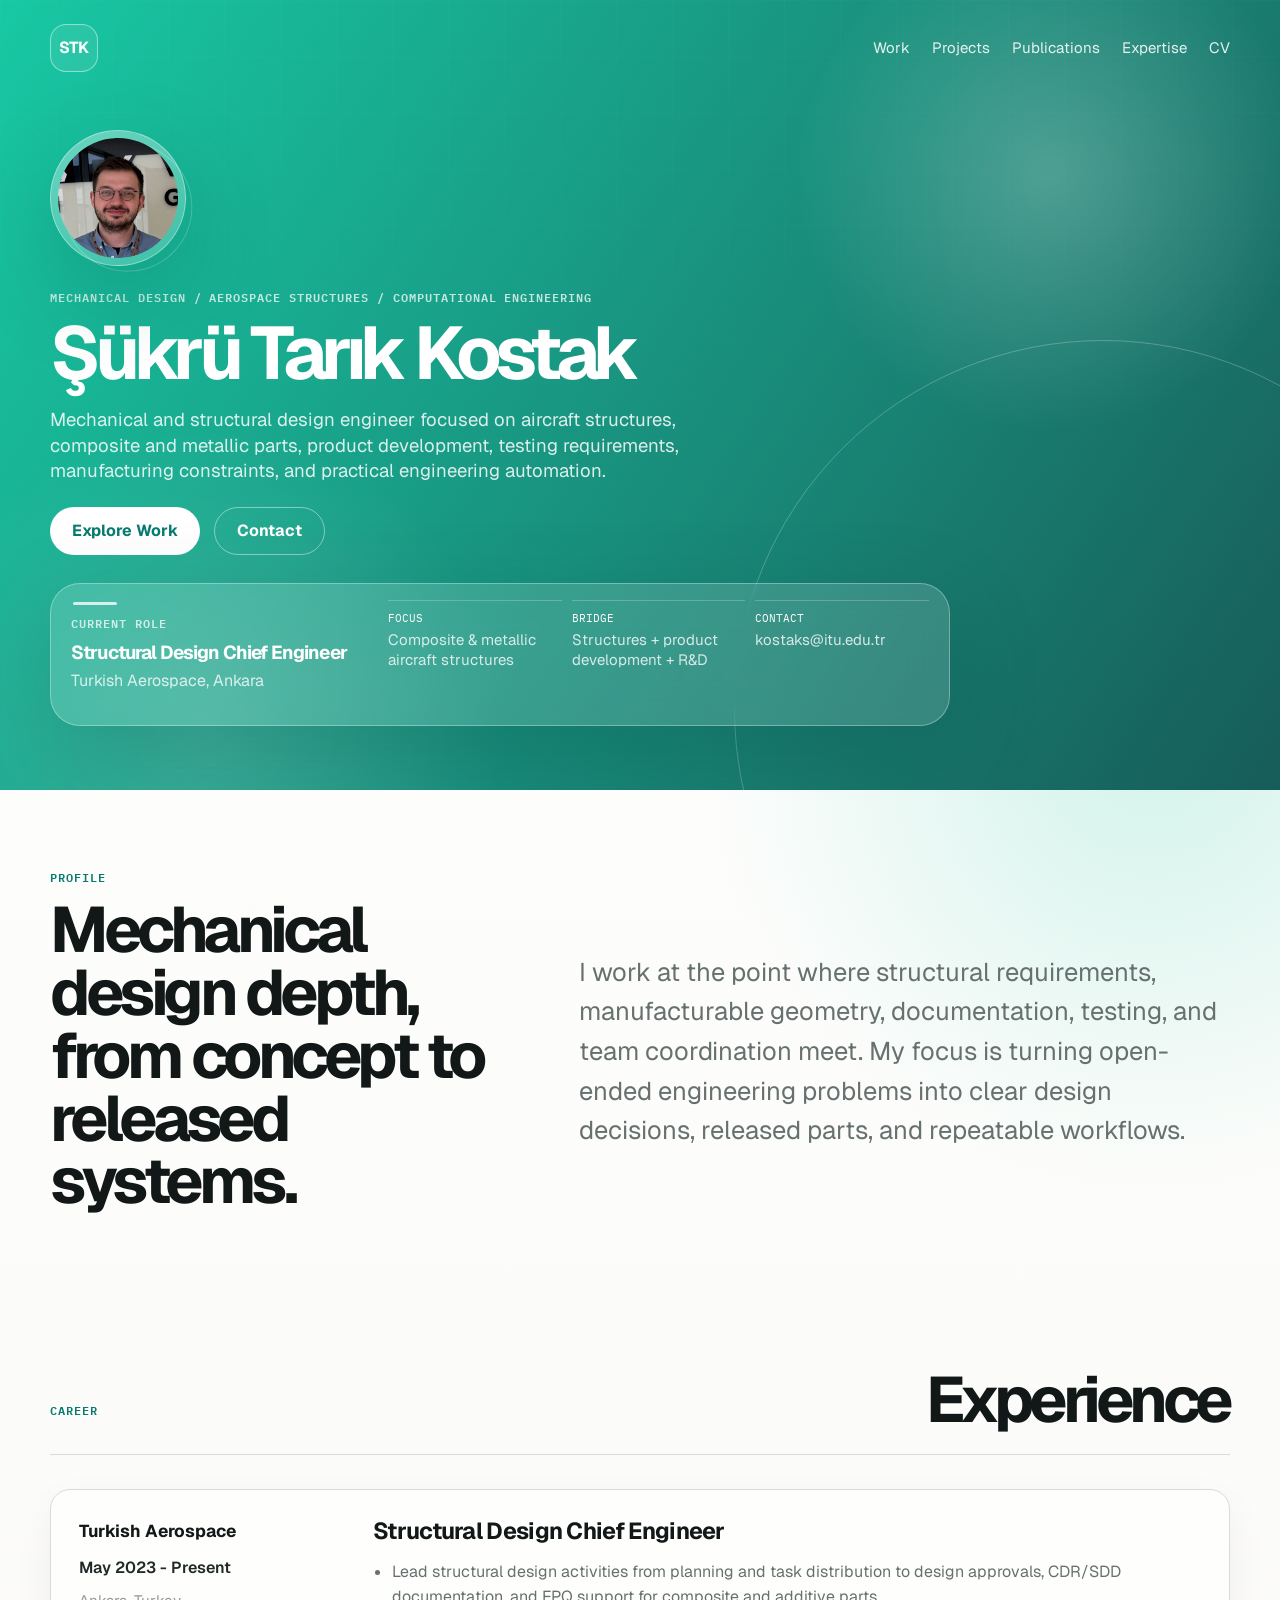
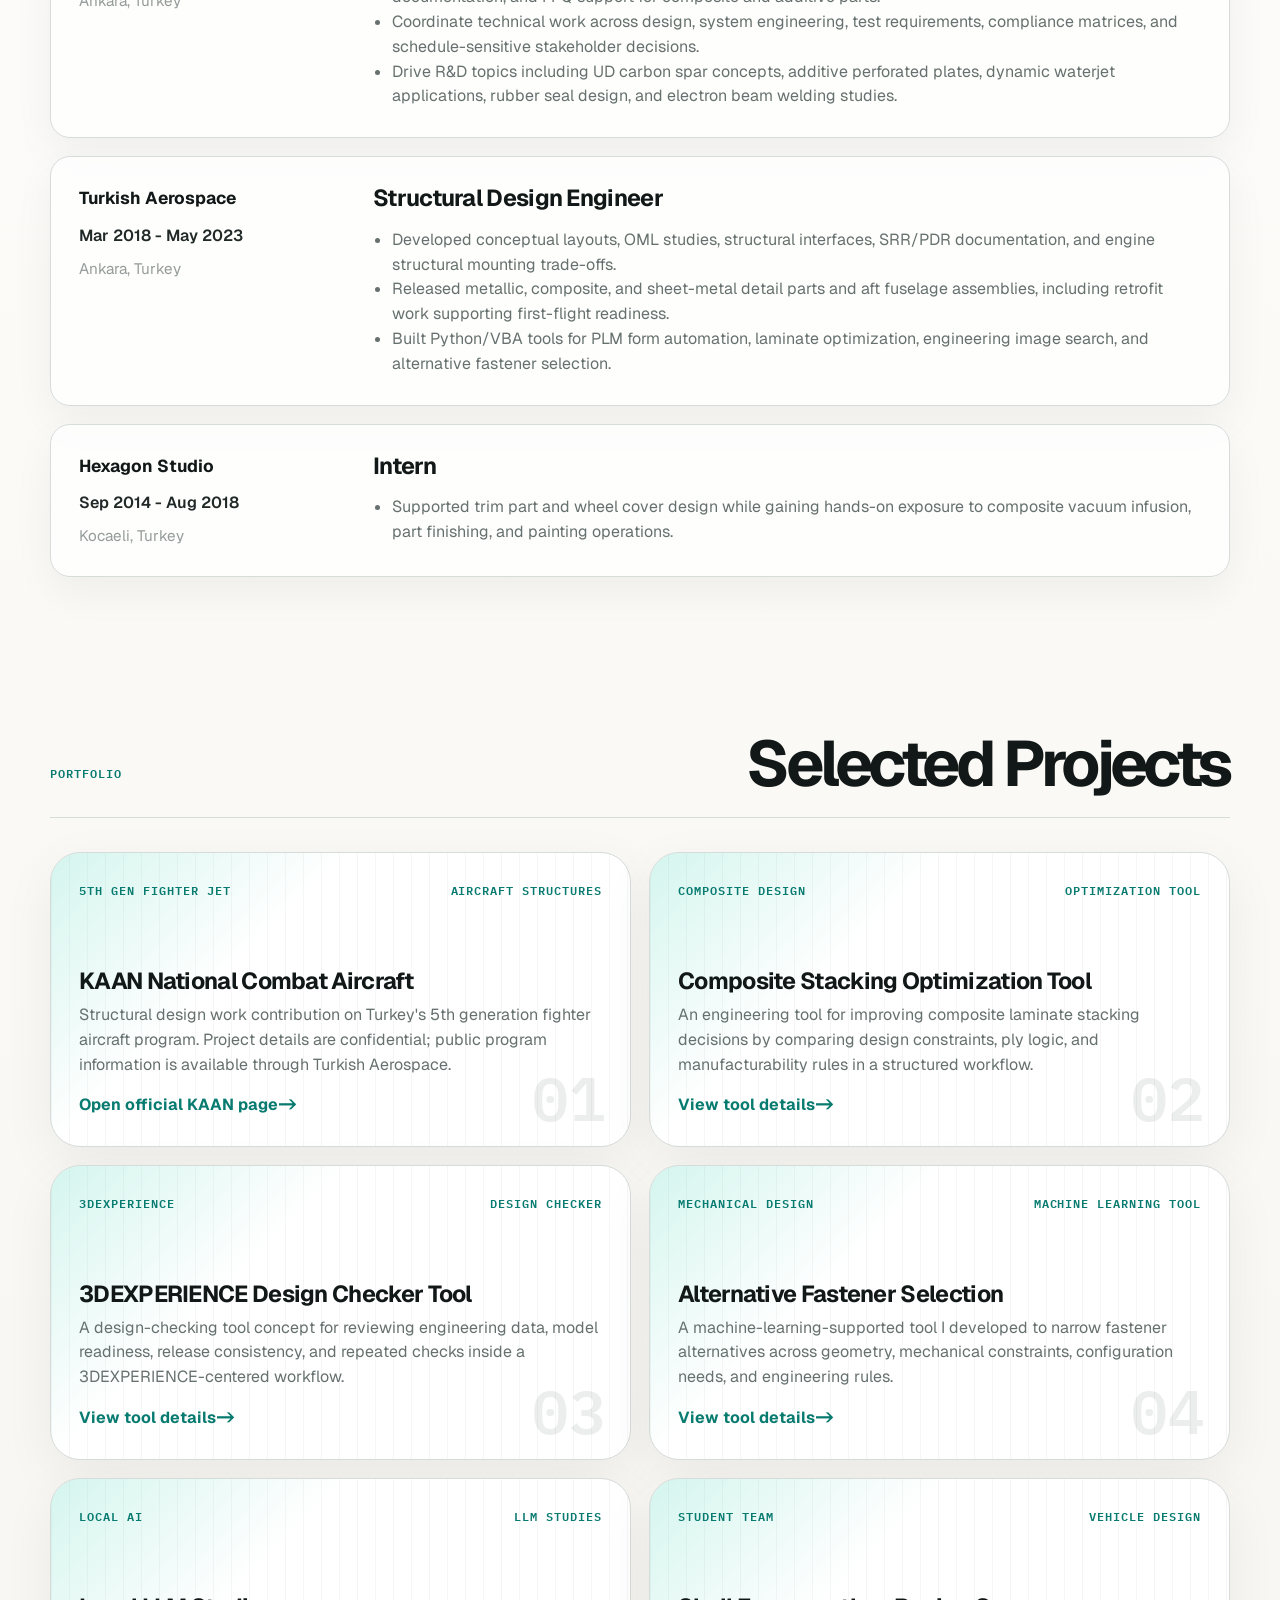
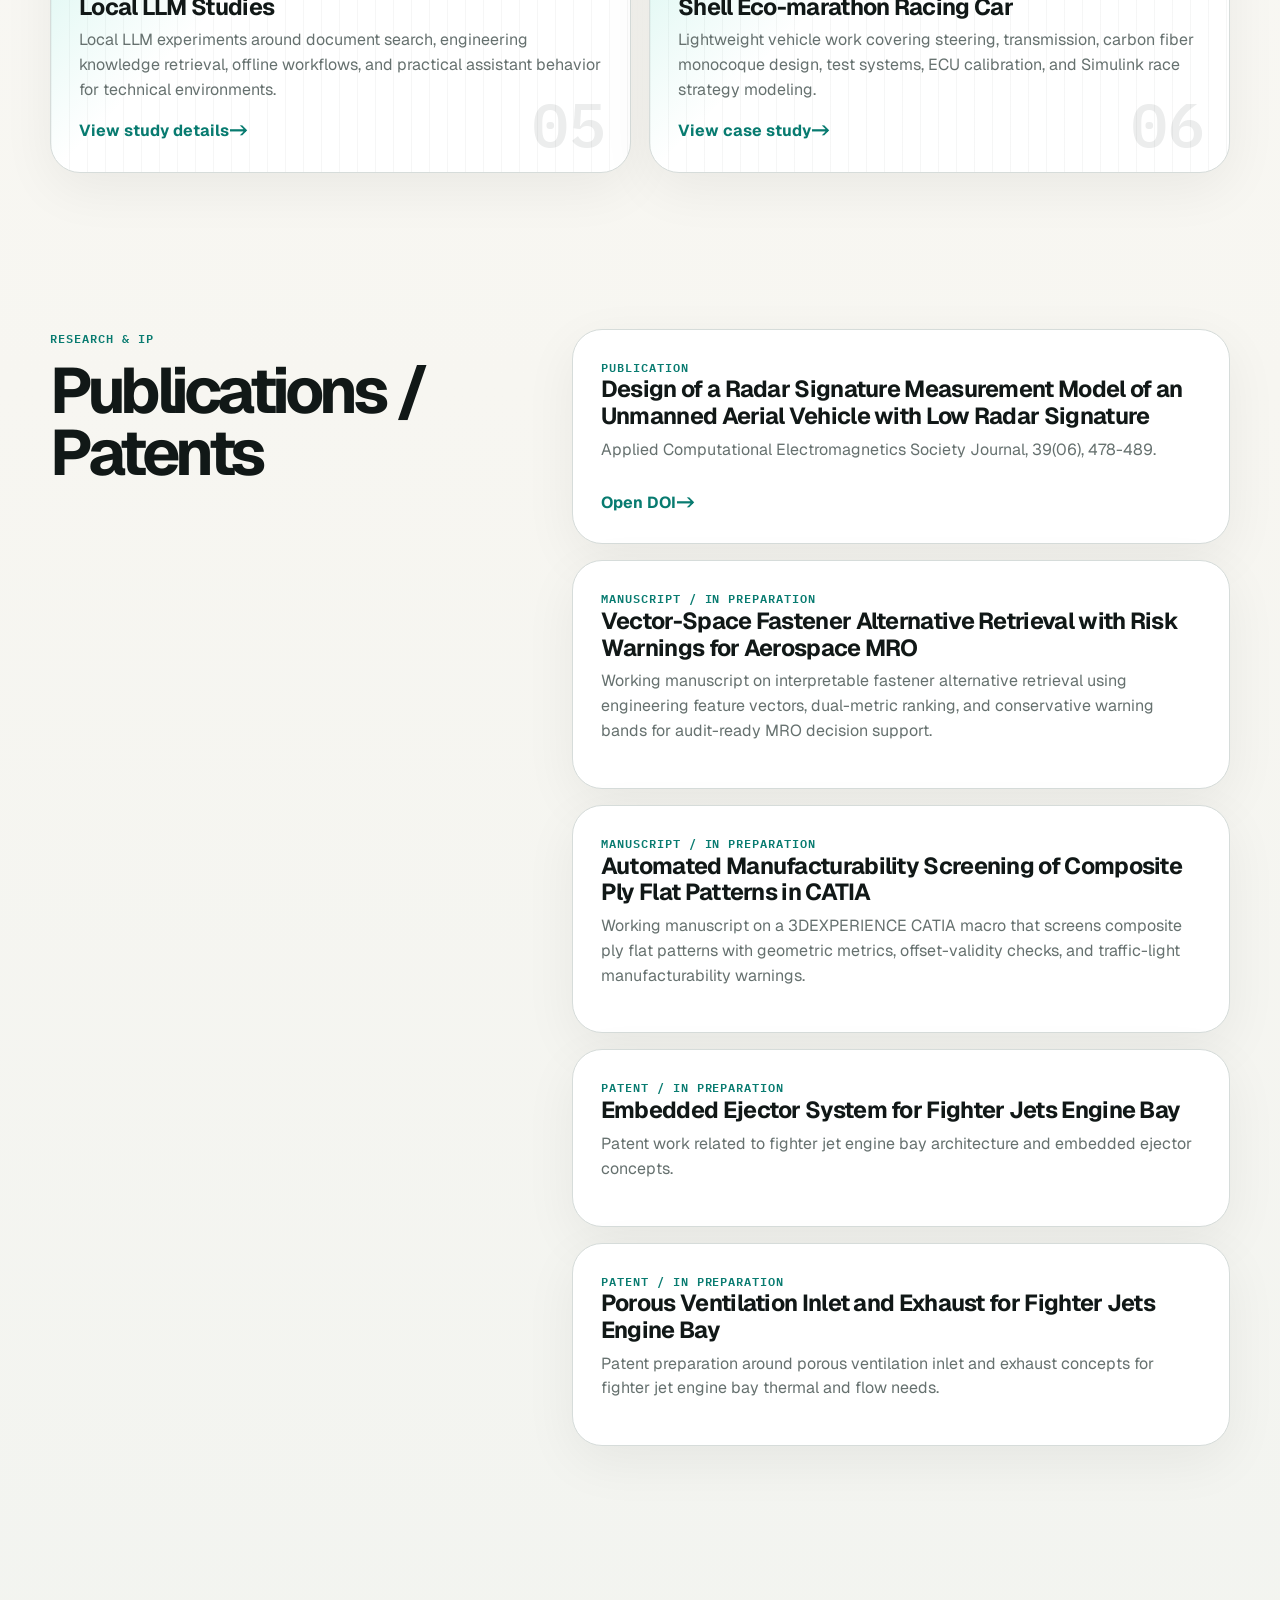
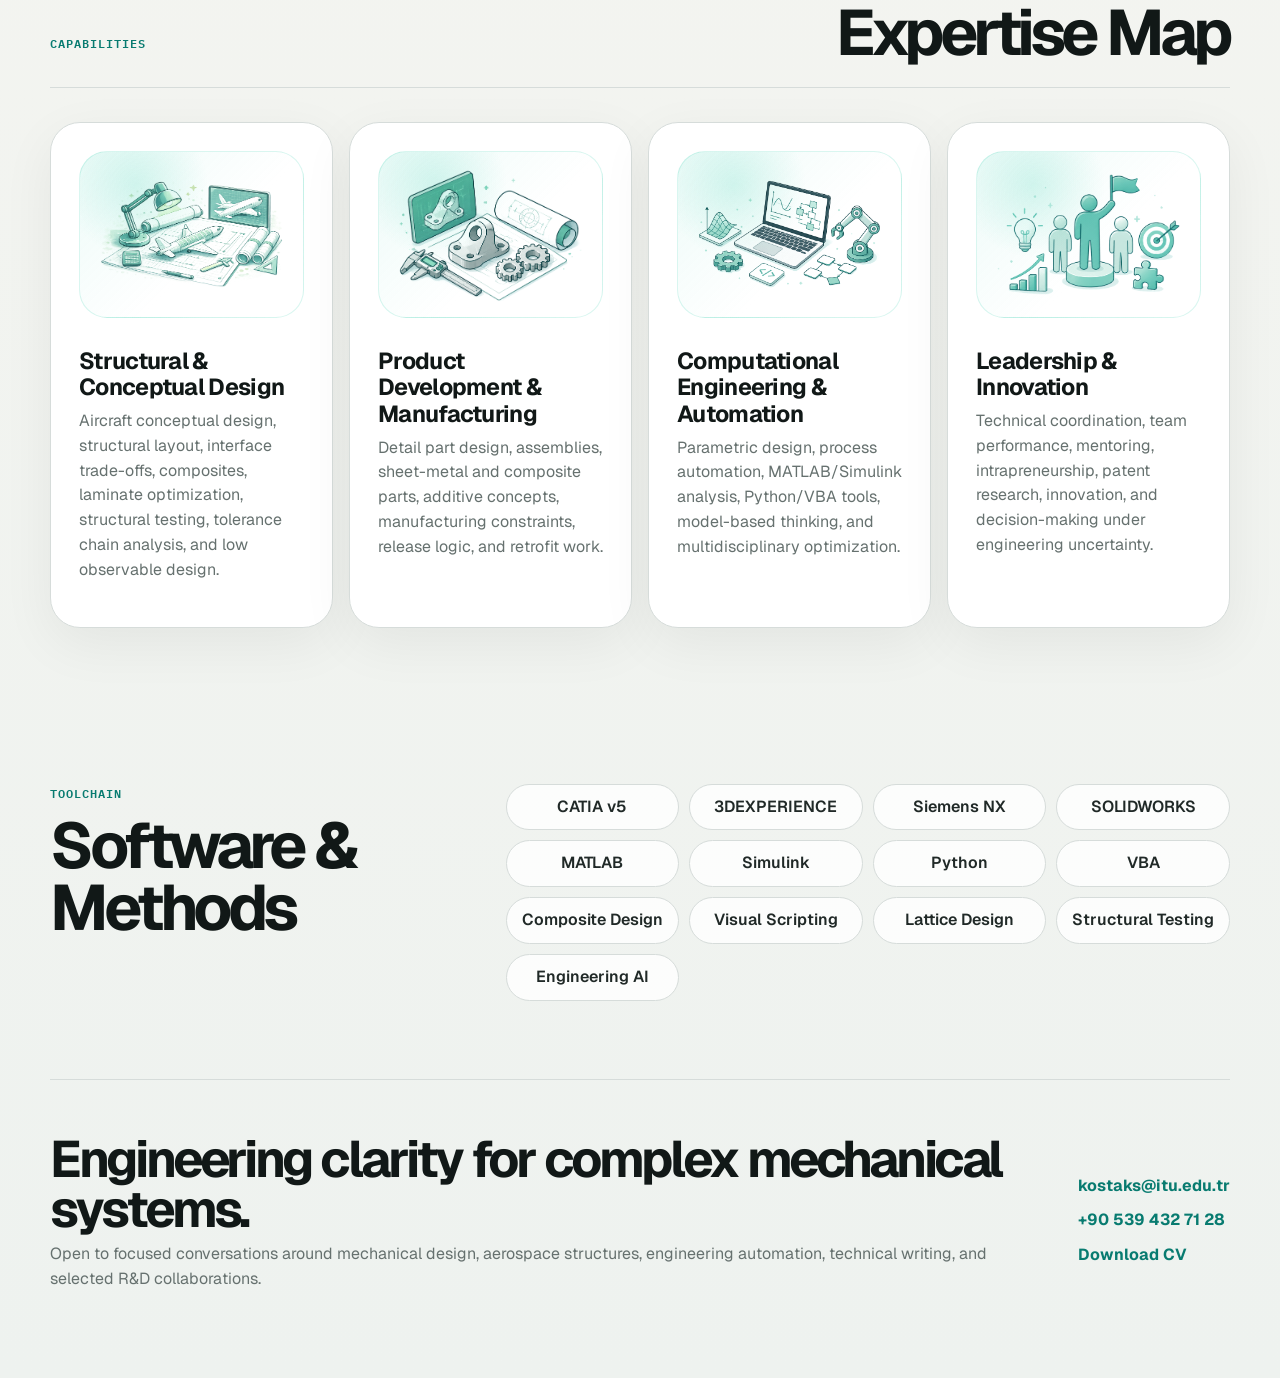
==== commit cfc20afa: "Add in-progress manuscript summaries" ====
--- a/index.html
+++ b/index.html
@@ -207,6 +207,16 @@
             <a class="text-link" href="https://doi.org/10.13052/2024.ACES.J.390602" target="_blank" rel="noreferrer">Open DOI</a>
           </article>
           <article class="reference-card reveal">
+            <span class="reference-type">Manuscript / In preparation</span>
+            <h3>Vector-Space Fastener Alternative Retrieval with Risk Warnings for Aerospace MRO</h3>
+            <p>Working manuscript on interpretable fastener alternative retrieval using engineering feature vectors, dual-metric ranking, and conservative warning bands for audit-ready MRO decision support.</p>
+          </article>
+          <article class="reference-card reveal">
+            <span class="reference-type">Manuscript / In preparation</span>
+            <h3>Automated Manufacturability Screening of Composite Ply Flat Patterns in CATIA</h3>
+            <p>Working manuscript on a 3DEXPERIENCE CATIA macro that screens composite ply flat patterns with geometric metrics, offset-validity checks, and traffic-light manufacturability warnings.</p>
+          </article>
+          <article class="reference-card reveal">
             <span class="reference-type">Patent / In preparation</span>
             <h3>Embedded Ejector System for Fighter Jets Engine Bay</h3>
             <p>Patent work related to fighter jet engine bay architecture and embedded ejector concepts.</p>
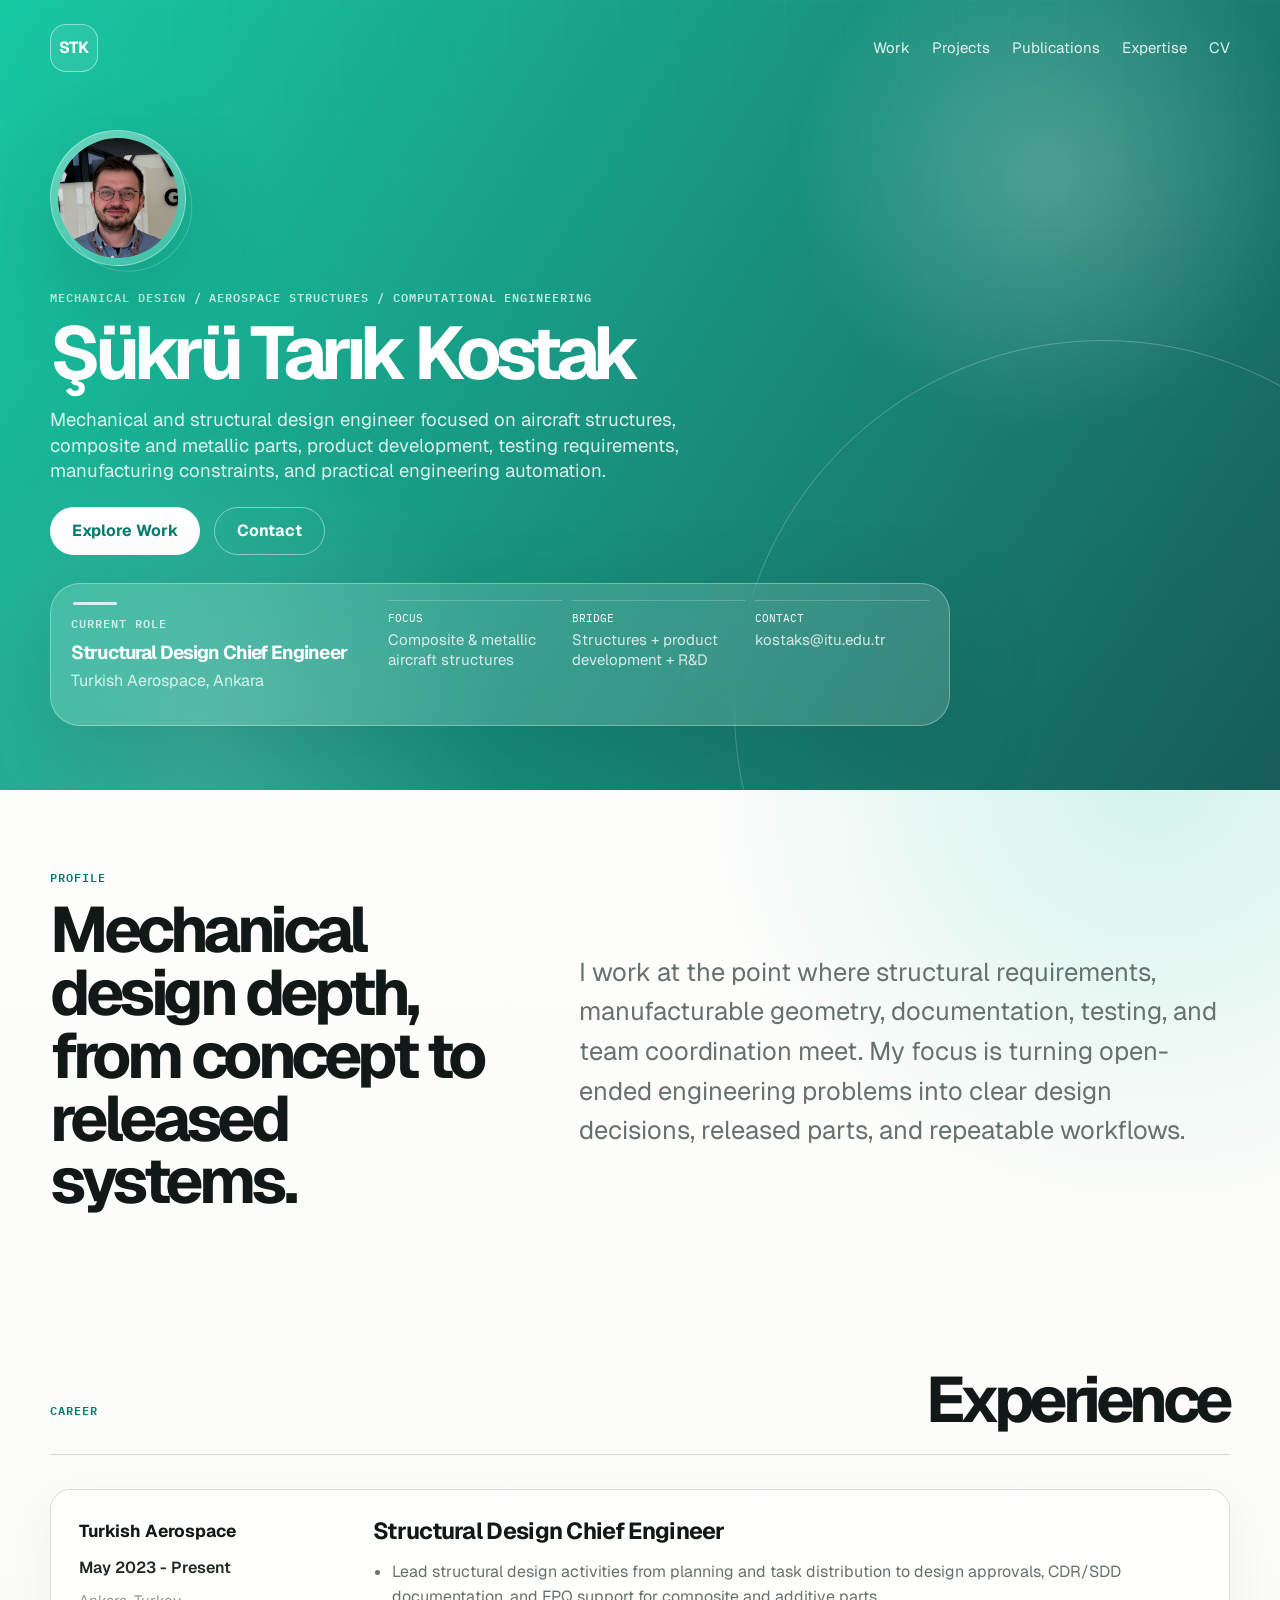
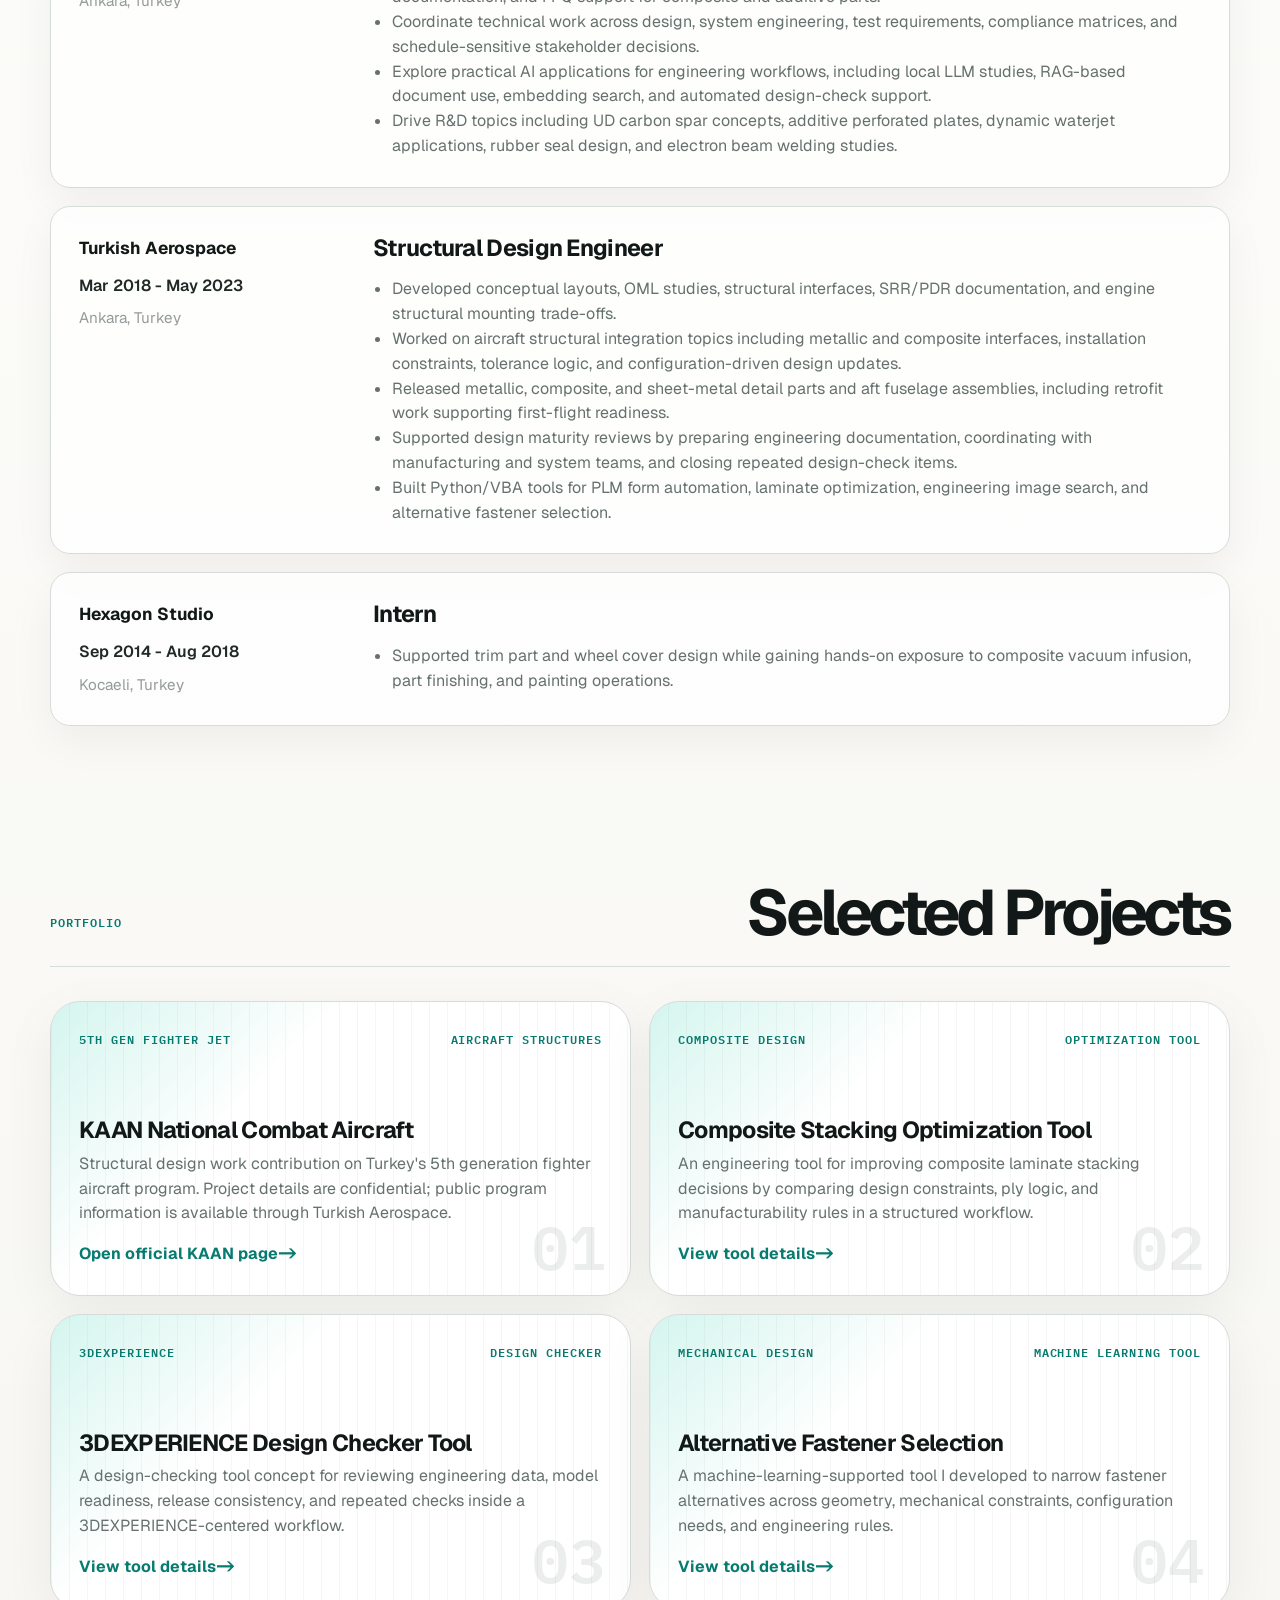
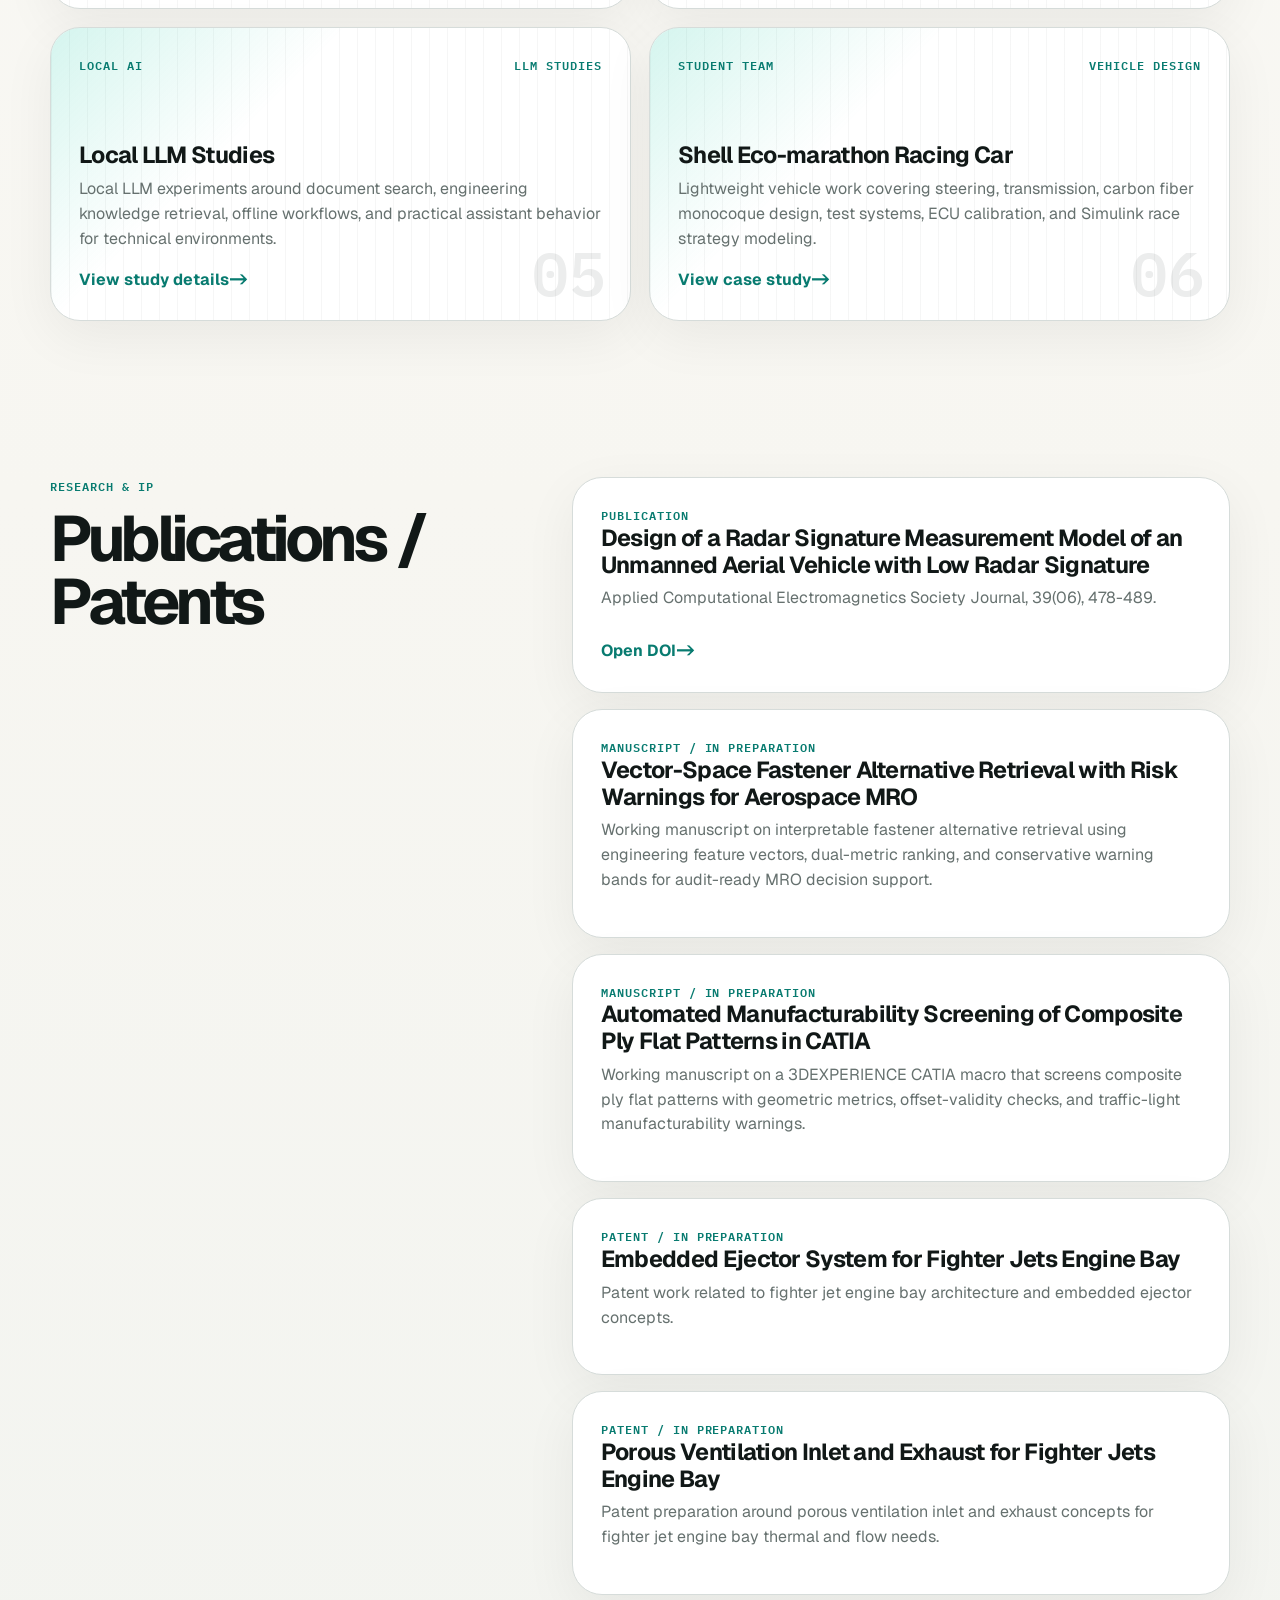
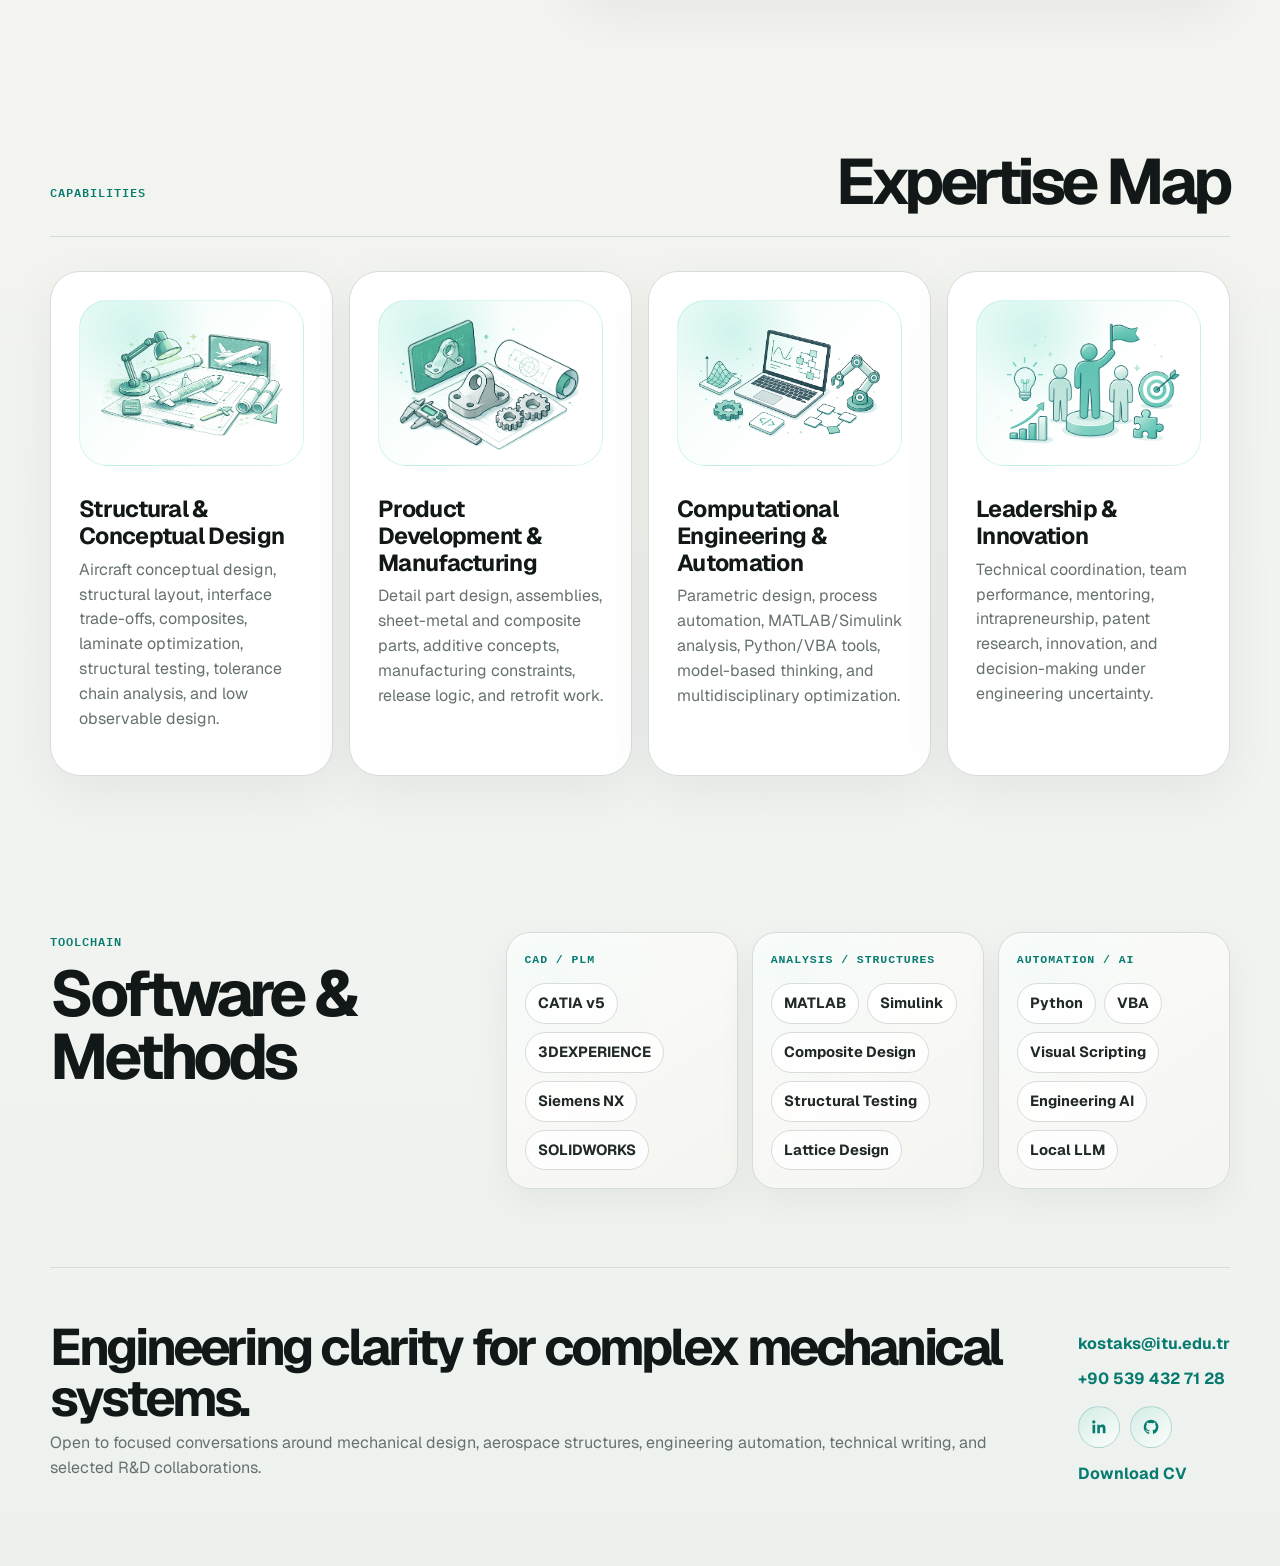
==== commit a7307e0e: "Refine contact links and experience details" ====
--- a/index.html
+++ b/index.html
@@ -89,6 +89,7 @@
               <ul>
                 <li>Lead structural design activities from planning and task distribution to design approvals, CDR/SDD documentation, and FPQ support for composite and additive parts.</li>
                 <li>Coordinate technical work across design, system engineering, test requirements, compliance matrices, and schedule-sensitive stakeholder decisions.</li>
+                <li>Explore practical AI applications for engineering workflows, including local LLM studies, RAG-based document use, embedding search, and automated design-check support.</li>
                 <li>Drive R&D topics including UD carbon spar concepts, additive perforated plates, dynamic waterjet applications, rubber seal design, and electron beam welding studies.</li>
               </ul>
             </div>
@@ -104,7 +105,9 @@
               <h3>Structural Design Engineer</h3>
               <ul>
                 <li>Developed conceptual layouts, OML studies, structural interfaces, SRR/PDR documentation, and engine structural mounting trade-offs.</li>
+                <li>Worked on aircraft structural integration topics including metallic and composite interfaces, installation constraints, tolerance logic, and configuration-driven design updates.</li>
                 <li>Released metallic, composite, and sheet-metal detail parts and aft fuselage assemblies, including retrofit work supporting first-flight readiness.</li>
+                <li>Supported design maturity reviews by preparing engineering documentation, coordinating with manufacturing and system teams, and closing repeated design-check items.</li>
                 <li>Built Python/VBA tools for PLM form automation, laminate optimization, engineering image search, and alternative fastener selection.</li>
               </ul>
             </div>
@@ -271,20 +274,36 @@
           <p class="section-kicker">Toolchain</p>
           <h2 id="tools-title">Software & Methods</h2>
         </div>
-        <div class="tag-cloud" aria-label="Software and methods">
-          <span>CATIA v5</span>
-          <span>3DEXPERIENCE</span>
-          <span>Siemens NX</span>
-          <span>SOLIDWORKS</span>
-          <span>MATLAB</span>
-          <span>Simulink</span>
-          <span>Python</span>
-          <span>VBA</span>
-          <span>Composite Design</span>
-          <span>Visual Scripting</span>
-          <span>Lattice Design</span>
-          <span>Structural Testing</span>
-          <span>Engineering AI</span>
+        <div class="tool-groups" aria-label="Software and methods">
+          <article class="tool-group">
+            <p>CAD / PLM</p>
+            <div>
+              <span>CATIA v5</span>
+              <span>3DEXPERIENCE</span>
+              <span>Siemens NX</span>
+              <span>SOLIDWORKS</span>
+            </div>
+          </article>
+          <article class="tool-group">
+            <p>Analysis / Structures</p>
+            <div>
+              <span>MATLAB</span>
+              <span>Simulink</span>
+              <span>Composite Design</span>
+              <span>Structural Testing</span>
+              <span>Lattice Design</span>
+            </div>
+          </article>
+          <article class="tool-group">
+            <p>Automation / AI</p>
+            <div>
+              <span>Python</span>
+              <span>VBA</span>
+              <span>Visual Scripting</span>
+              <span>Engineering AI</span>
+              <span>Local LLM</span>
+            </div>
+          </article>
         </div>
       </section>
     </main>
@@ -297,6 +316,18 @@
       <div class="footer-links">
         <a href="mailto:kostaks@itu.edu.tr">kostaks@itu.edu.tr</a>
         <a href="tel:+905394327128">+90 539 432 71 28</a>
+        <div class="footer-socials" aria-label="Social profiles">
+          <a class="footer-social" href="https://www.linkedin.com/in/sukru-tarik-kostak" target="_blank" rel="noreferrer" aria-label="LinkedIn profile">
+            <svg viewBox="0 0 24 24" aria-hidden="true">
+              <path d="M6.9 20.4H3.4V9h3.5v11.4ZM5.1 7.4A2 2 0 1 1 5.1 3a2 2 0 0 1 0 4.4Zm15.5 13h-3.5v-5.5c0-1.3 0-3-1.8-3s-2.1 1.4-2.1 2.9v5.6H9.7V9h3.3v1.6h.1c.5-.9 1.6-1.8 3.3-1.8 3.6 0 4.2 2.3 4.2 5.4v6.2Z"/>
+            </svg>
+          </a>
+          <a class="footer-social" href="https://github.com/kostakst" target="_blank" rel="noreferrer" aria-label="GitHub profile">
+            <svg viewBox="0 0 24 24" aria-hidden="true">
+              <path d="M12 2.4a9.7 9.7 0 0 0-3.1 18.9c.5.1.7-.2.7-.5v-1.9c-2.9.6-3.5-1.2-3.5-1.2-.5-1.1-1.1-1.4-1.1-1.4-.9-.6.1-.6.1-.6 1 0 1.6 1.1 1.6 1.1.9 1.6 2.4 1.1 2.9.9.1-.7.4-1.1.6-1.4-2.3-.3-4.7-1.1-4.7-5 0-1.1.4-2 1.1-2.7-.1-.3-.5-1.3.1-2.7 0 0 .9-.3 2.8 1.1a9.7 9.7 0 0 1 5.1 0c1.9-1.3 2.8-1.1 2.8-1.1.6 1.4.2 2.4.1 2.7.7.7 1.1 1.6 1.1 2.7 0 3.9-2.4 4.8-4.7 5 .4.3.7.9.7 1.8v2.7c0 .3.2.6.7.5A9.7 9.7 0 0 0 12 2.4Z"/>
+            </svg>
+          </a>
+        </div>
         <a href="CV_KOSTAK.pdf" target="_blank" rel="noreferrer">Download CV</a>
       </div>
     </footer>
--- a/styles.css
+++ b/styles.css
@@ -189,6 +189,19 @@
   margin-top: 24px;
 }
 
+.footer-social {
+  display: inline-flex;
+  align-items: center;
+  justify-content: center;
+}
+
+.footer-social svg {
+  width: 18px;
+  height: 18px;
+  flex: 0 0 auto;
+  fill: currentColor;
+}
+
 .button {
   display: inline-flex;
   align-items: center;
@@ -610,29 +623,55 @@
   filter: saturate(0.92) contrast(1.04);
 }
 
-.tag-cloud {
-  display: grid;
-  grid-template-columns: repeat(auto-fit, minmax(142px, 1fr));
-  align-content: center;
-  gap: 10px;
-}
-
-.tag-cloud span {
+.tool-groups {
+  display: grid;
+  grid-template-columns: repeat(3, minmax(0, 1fr));
+  gap: 14px;
+}
+
+.tool-group {
+  min-width: 0;
+  padding: 18px;
+  border: 1px solid var(--line);
+  border-radius: 24px;
+  background:
+    linear-gradient(145deg, rgba(255, 255, 255, 0.82), rgba(247, 246, 241, 0.62)),
+    radial-gradient(circle at 14% 12%, rgba(19, 199, 162, 0.14), transparent 44%);
+  box-shadow: 0 14px 38px rgba(17, 24, 23, 0.05);
+}
+
+.tool-group p {
+  margin-bottom: 14px;
+  color: var(--teal-dark);
+  font-family: "IBM Plex Mono", monospace;
+  font-size: 0.72rem;
+  font-weight: 700;
+  letter-spacing: 0.08em;
+  text-transform: uppercase;
+}
+
+.tool-group div {
+  display: flex;
+  flex-wrap: wrap;
+  gap: 8px;
+}
+
+.tool-group span {
   display: inline-flex;
   align-items: center;
   justify-content: center;
-  width: 100%;
-  min-height: 40px;
-  padding: 10px 14px;
+  min-height: 34px;
+  padding: 8px 12px;
   border: 1px solid var(--line);
   border-radius: 999px;
   background: rgba(255, 255, 255, 0.82);
   color: var(--graphite);
-  font-weight: 600;
+  font-size: 0.92rem;
+  font-weight: 700;
   white-space: nowrap;
 }
 
-.tag-cloud span:hover {
+.tool-group span:hover {
   border-color: rgba(19, 199, 162, 0.5);
   background: rgba(19, 199, 162, 0.12);
 }
@@ -658,6 +697,30 @@
   gap: 10px;
   color: var(--teal-dark);
   font-weight: 700;
+}
+
+.footer-socials {
+  display: flex;
+  gap: 10px;
+  margin: 4px 0;
+}
+
+.footer-social {
+  width: 42px;
+  height: 42px;
+  border: 1px solid rgba(8, 123, 112, 0.24);
+  border-radius: 999px;
+  background:
+    linear-gradient(145deg, rgba(19, 199, 162, 0.12), rgba(255, 255, 255, 0.86));
+  color: var(--teal-dark);
+  transition: color 180ms ease, background 180ms ease, border-color 180ms ease, transform 180ms ease;
+}
+
+.footer-social:hover {
+  border-color: rgba(8, 123, 112, 0.48);
+  background: rgba(19, 199, 162, 0.14);
+  color: var(--ink);
+  transform: translateY(-2px);
 }
 
 .reveal {
@@ -906,7 +969,8 @@
   }
 
   .project-grid,
-  .expertise-grid {
+  .expertise-grid,
+  .tool-groups {
     grid-template-columns: 1fr;
   }
 
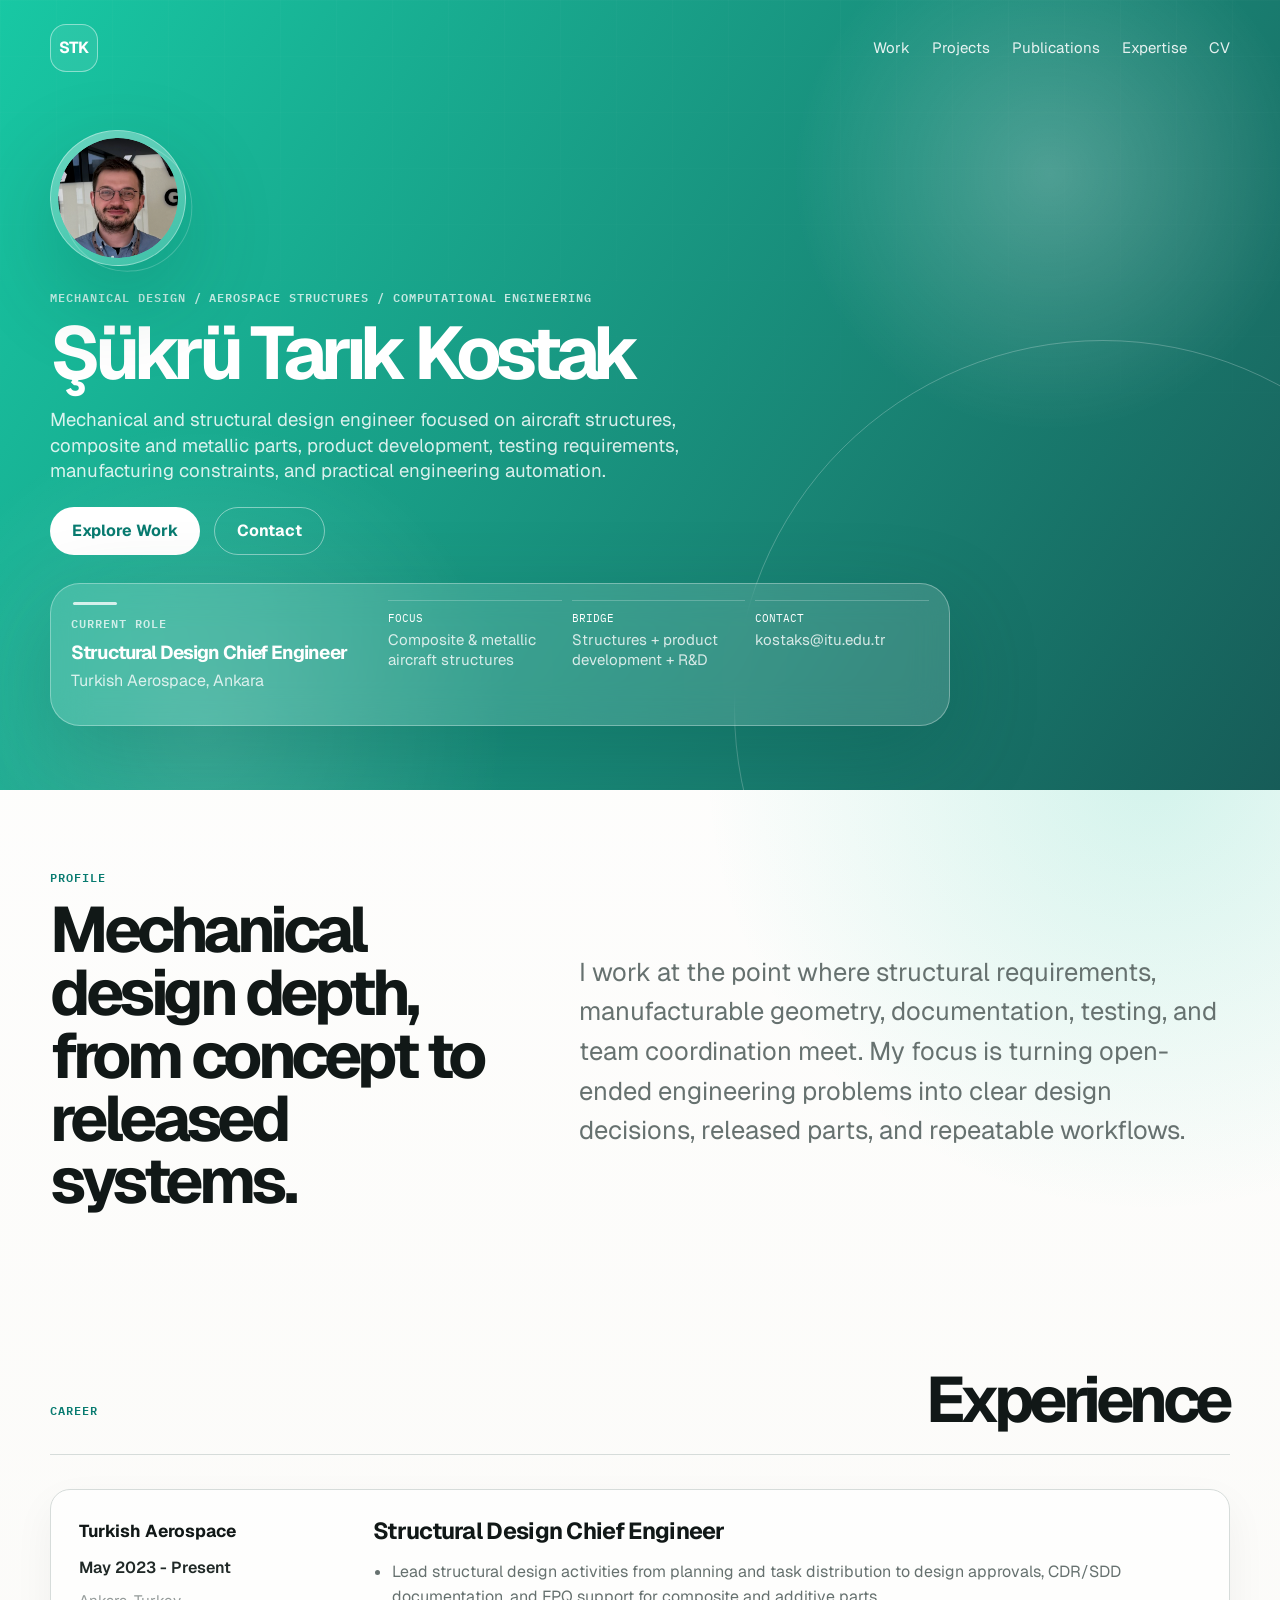
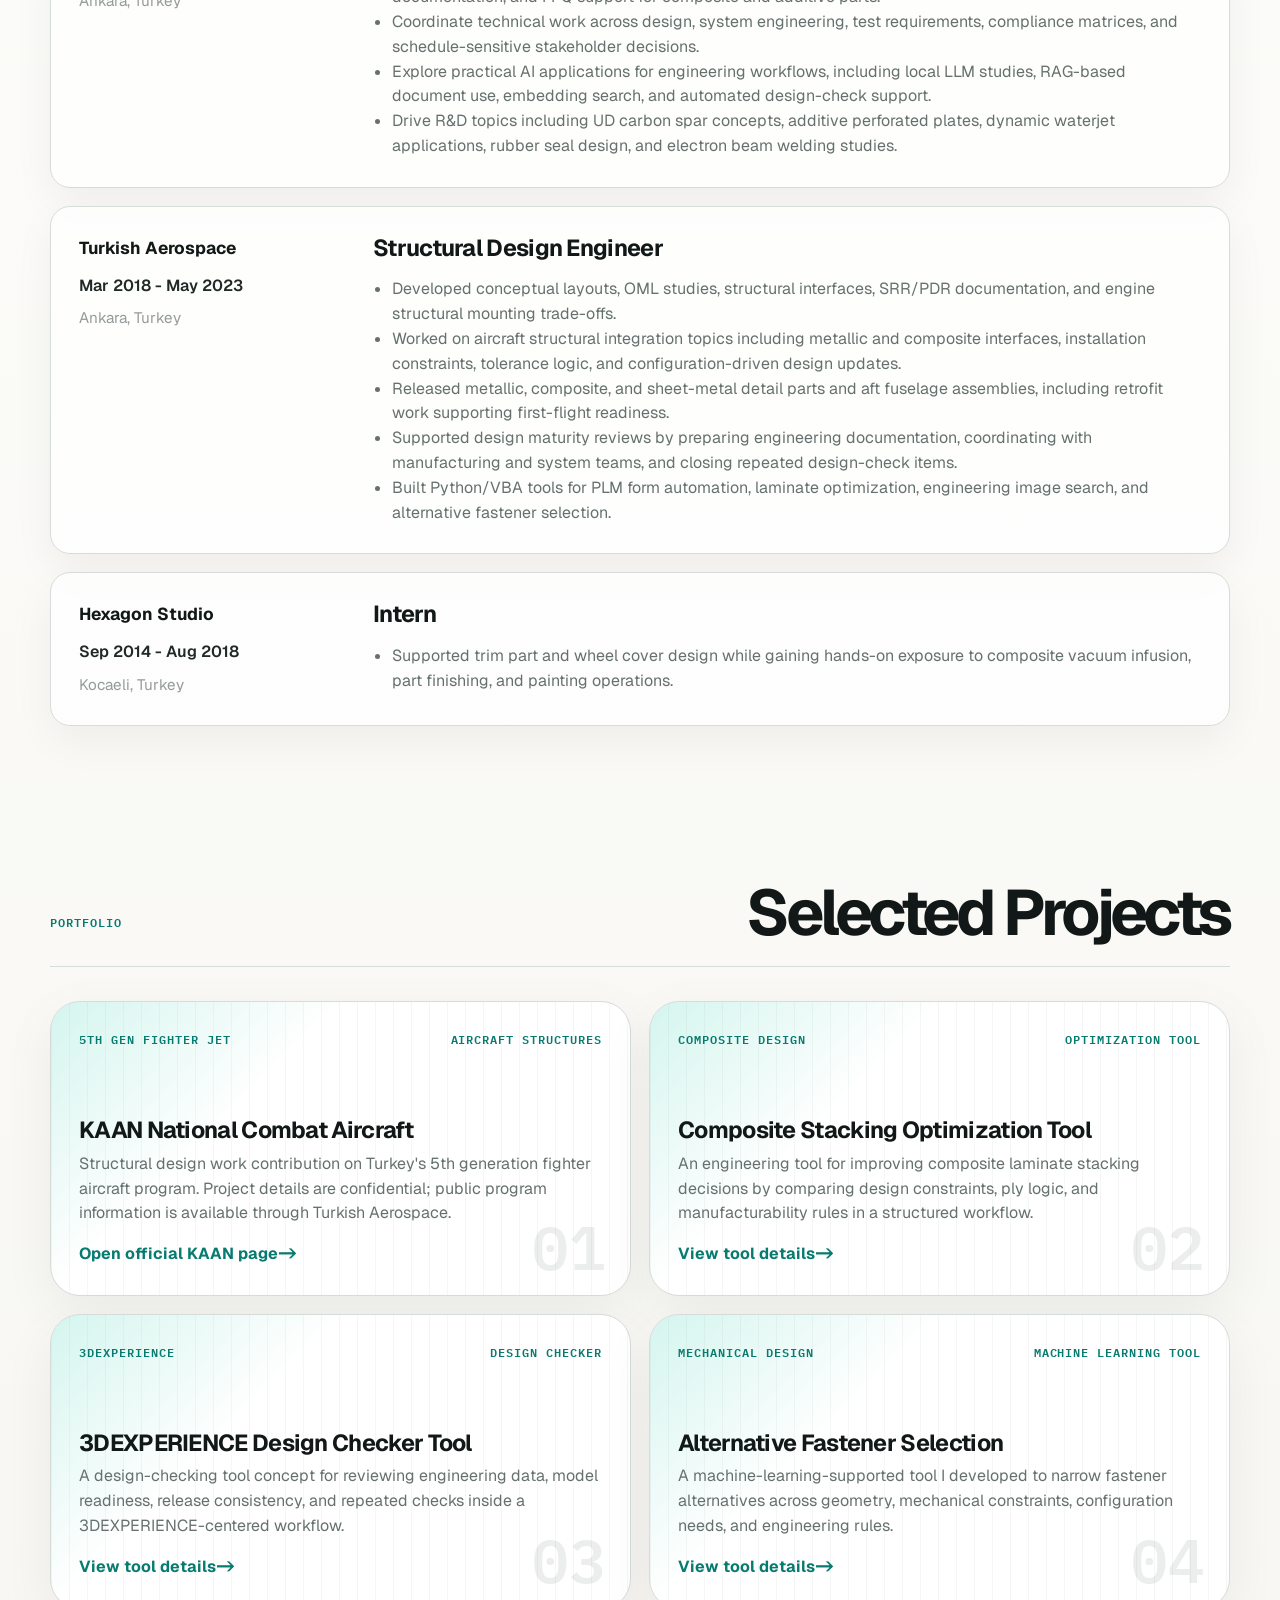
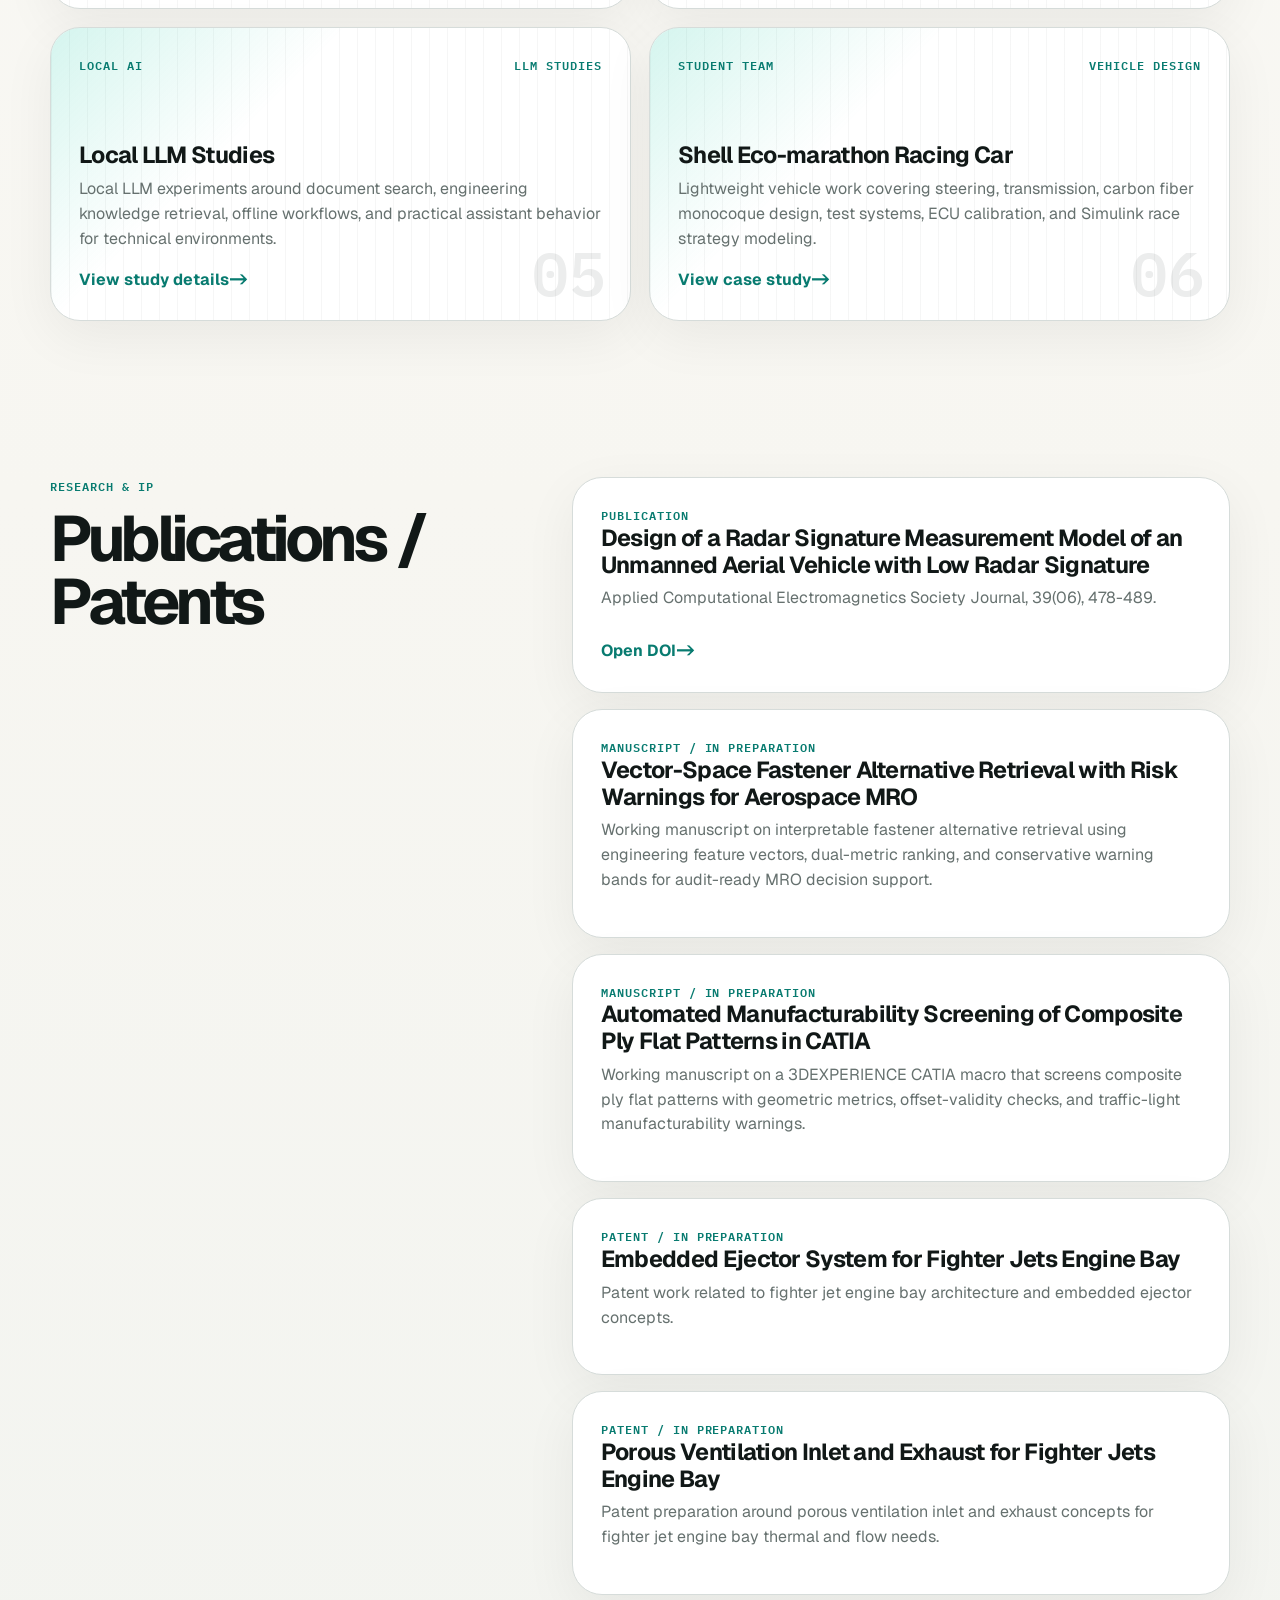
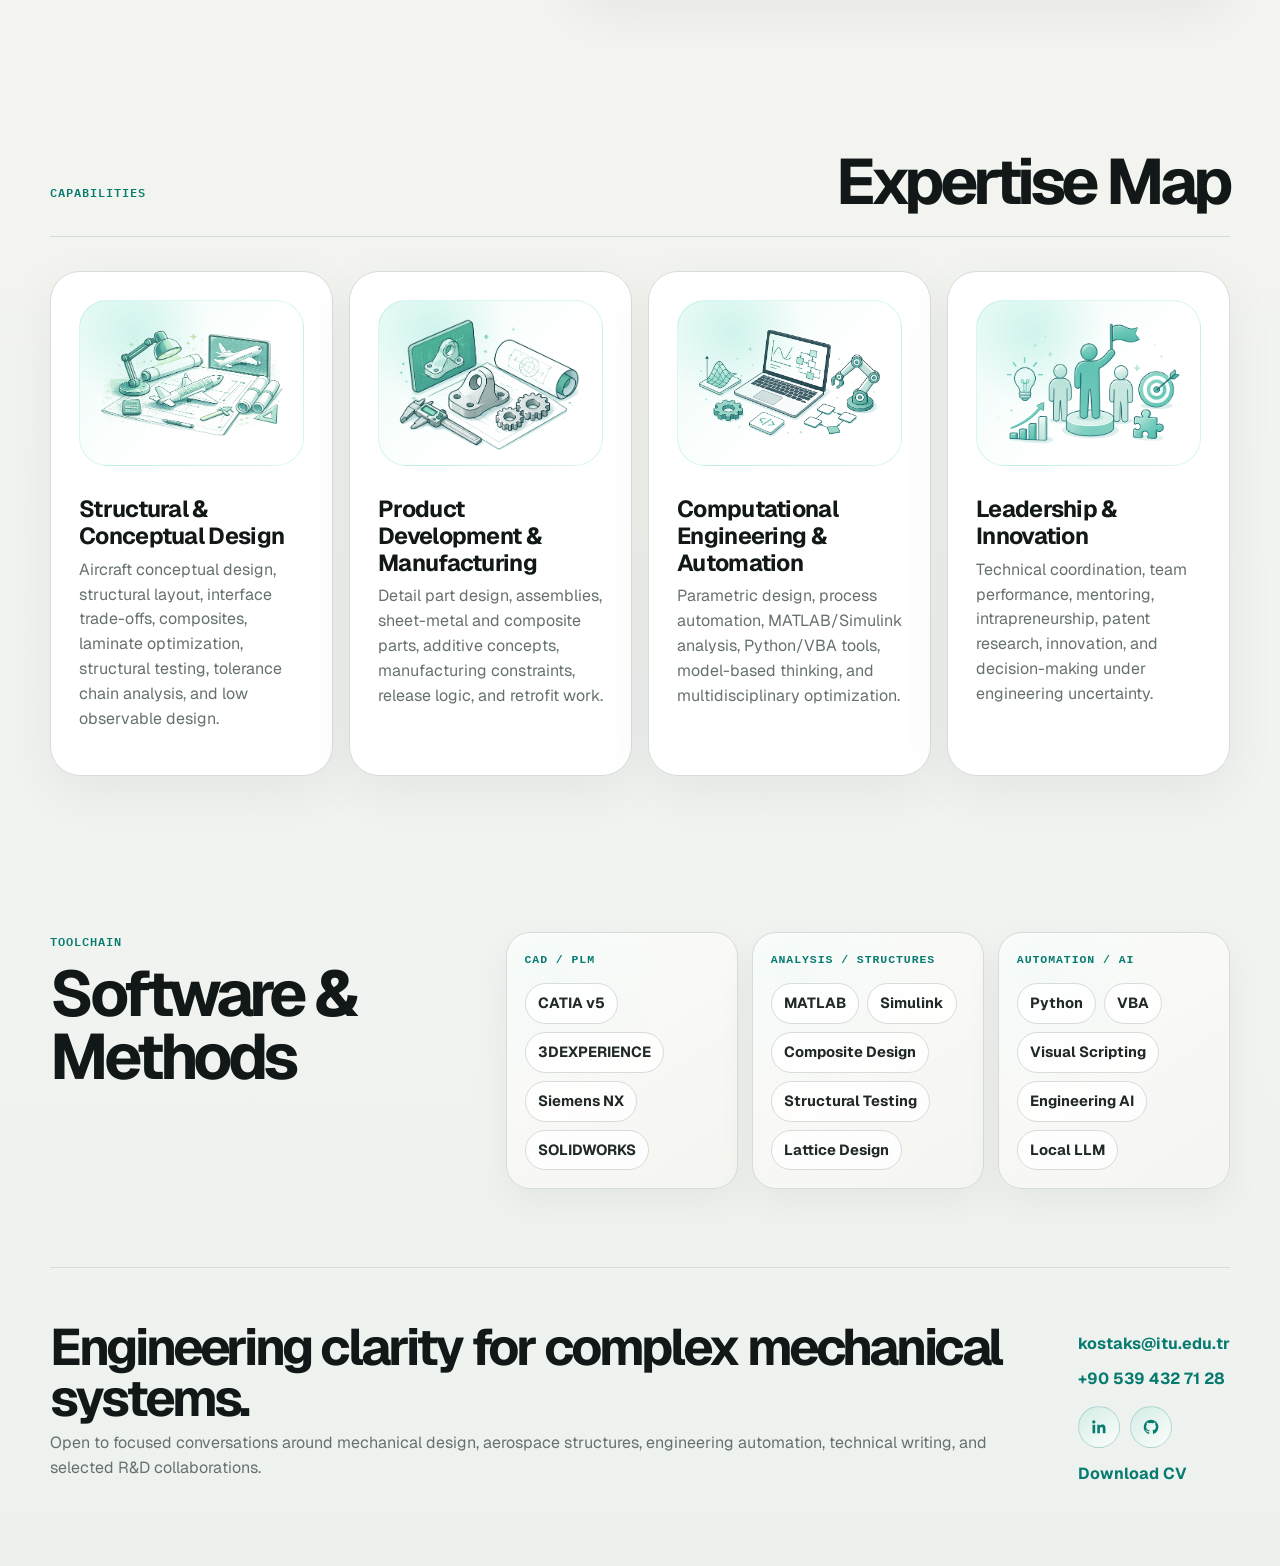
==== commit 6030cd02: "Add site verification meta tag Add Google site verification meta tag to index.html" ====
--- a/index.html
+++ b/index.html
@@ -9,6 +9,7 @@
     <link rel="preconnect" href="https://fonts.gstatic.com" crossorigin>
     <link href="https://fonts.googleapis.com/css2?family=Geist:wght@400;500;600;700&family=IBM+Plex+Mono:wght@400;500;600&display=swap" rel="stylesheet">
     <link rel="stylesheet" href="styles.css">
+    <meta name="google-site-verification" content="Hr97xR6pqauL0qLt4VriexWVhaizM5uJMs74Nu0RIyo" />
   </head>
   <body>
     <header class="hero" id="top">
--- a/styles.css
+++ b/styles.css
@@ -235,11 +235,11 @@
   position: relative;
   isolation: isolate;
   width: clamp(136px, 10vw, 168px);
-  aspect-ratio: 1;
+  height: clamp(136px, 10vw, 168px);
   margin: 0;
   padding: 7px;
   border: 1px solid rgba(255, 255, 255, 0.36);
-  border-radius: 999px;
+  border-radius: 50%;
   background:
     linear-gradient(160deg, rgba(255, 255, 255, 0.28), rgba(255, 255, 255, 0.08)),
     rgba(255, 255, 255, 0.1);
@@ -260,12 +260,13 @@
 .portrait-placeholder {
   width: 100%;
   height: 100%;
-  border-radius: inherit;
+  border-radius: 50%;
 }
 
 .portrait-frame img {
   display: block;
   object-fit: cover;
+  clip-path: circle(50% at 50% 50%);
   filter: saturate(0.95) contrast(1.04);
 }
 
@@ -953,6 +954,7 @@
 
   .portrait-frame {
     width: clamp(132px, 22vw, 190px);
+    height: clamp(132px, 22vw, 190px);
     transform: none;
   }
 
@@ -1050,6 +1052,7 @@
 
   .portrait-frame {
     width: min(42vw, 142px);
+    height: min(42vw, 142px);
     margin: 0;
     padding: 7px;
   }
@@ -1146,5 +1149,6 @@
 
   .portrait-frame {
     width: 128px;
-  }
-}
+    height: 128px;
+  }
+}
